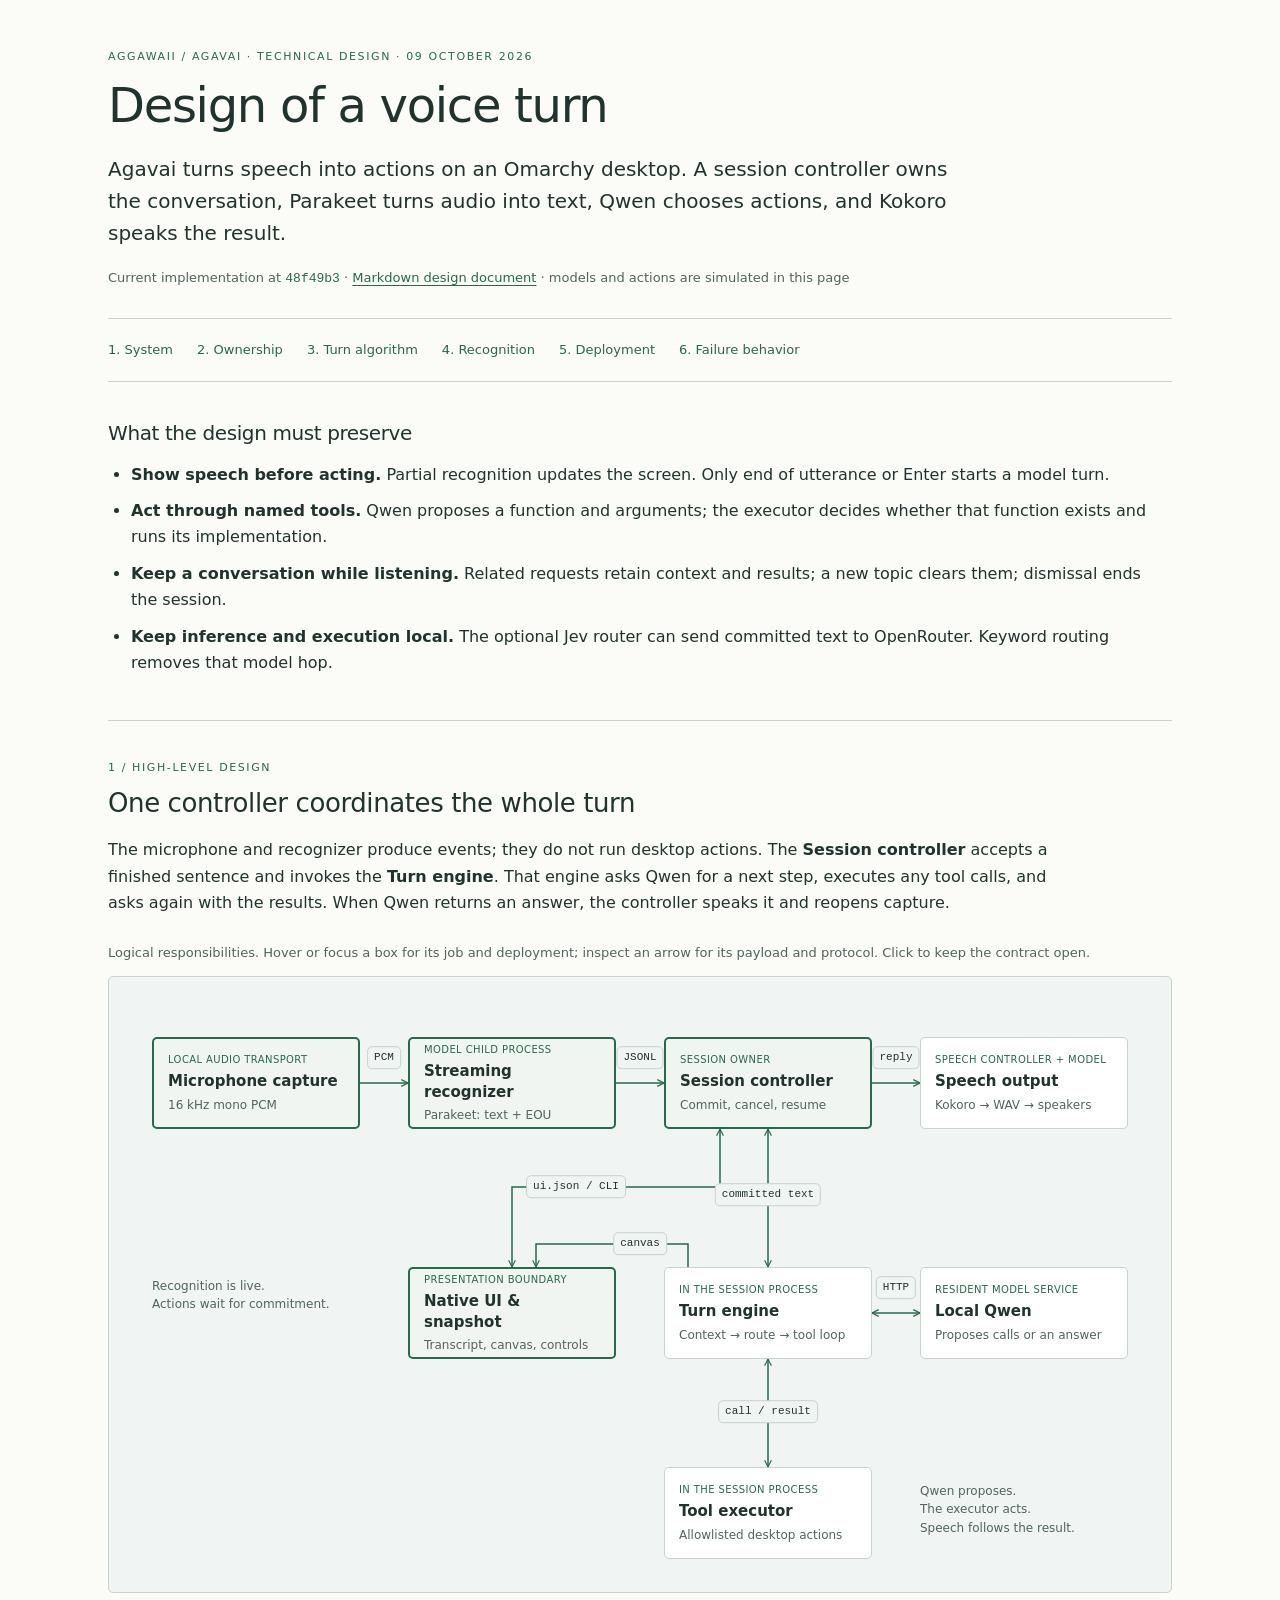
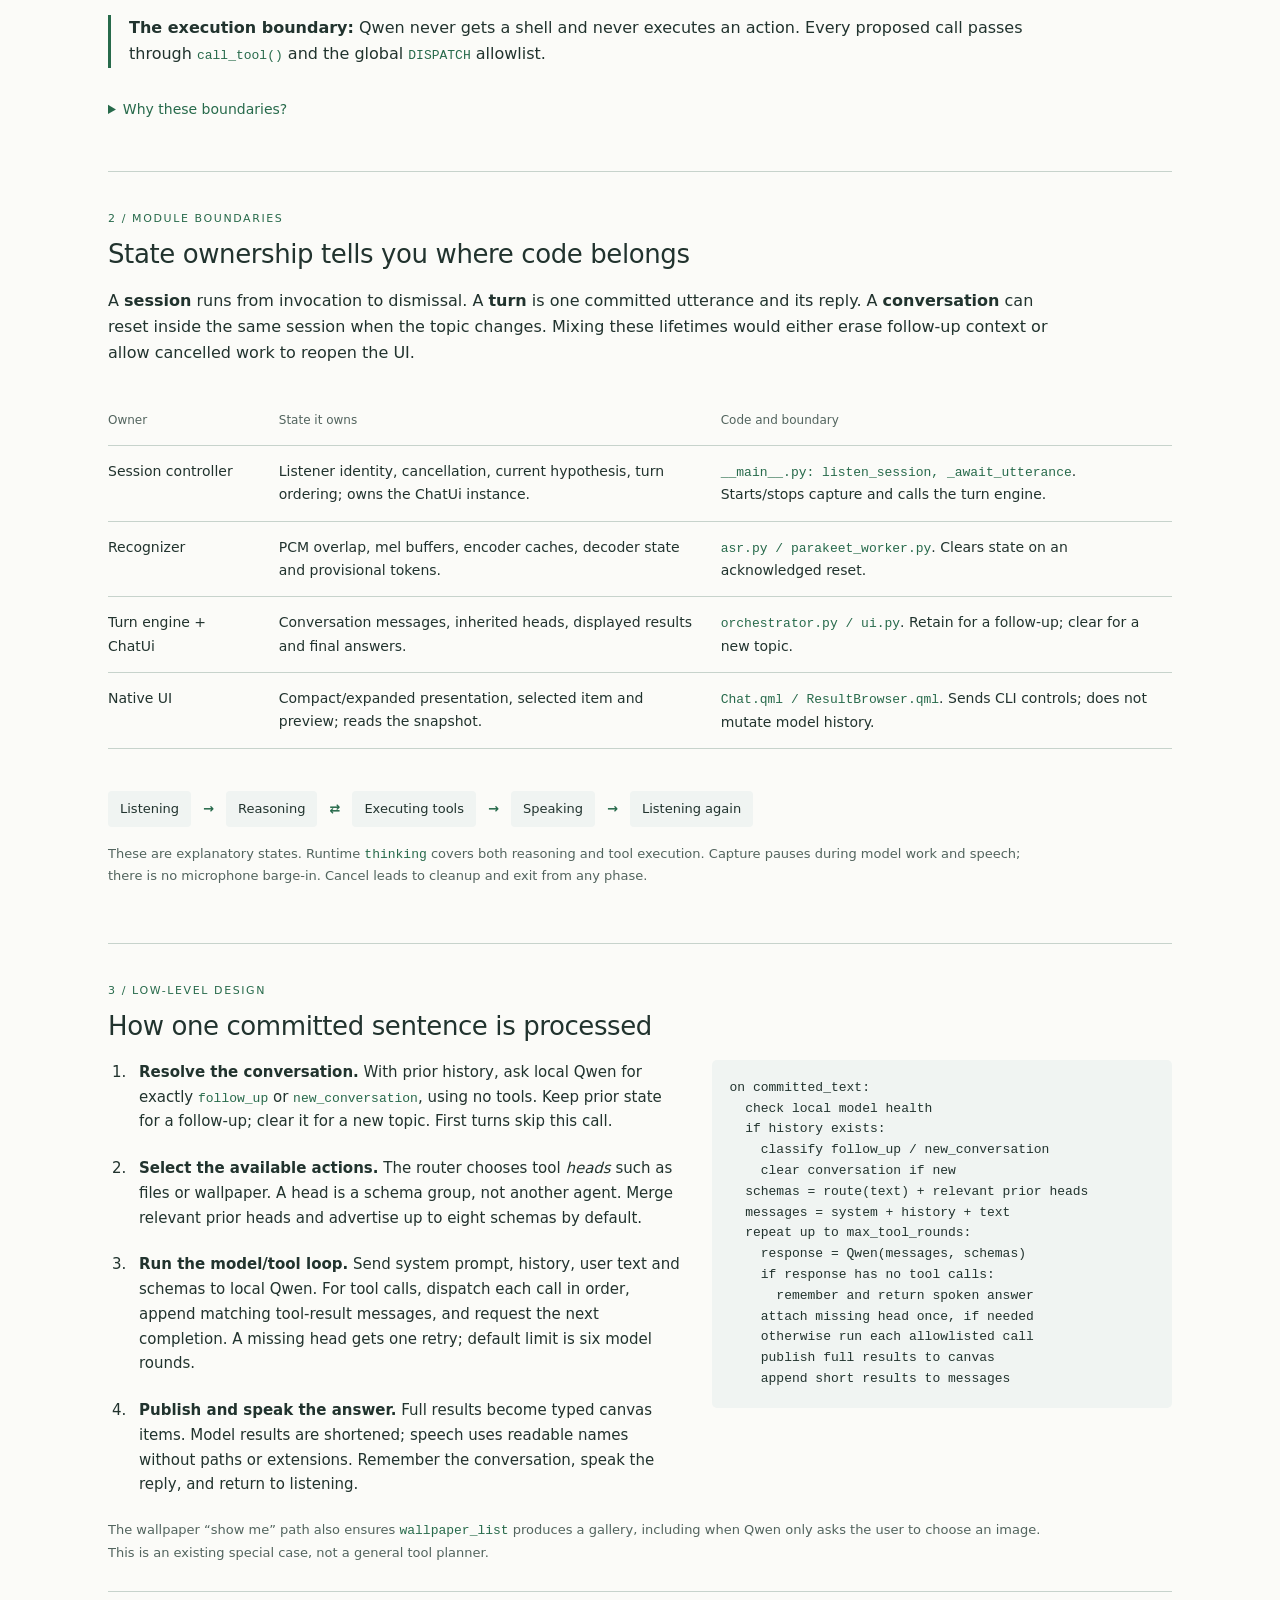
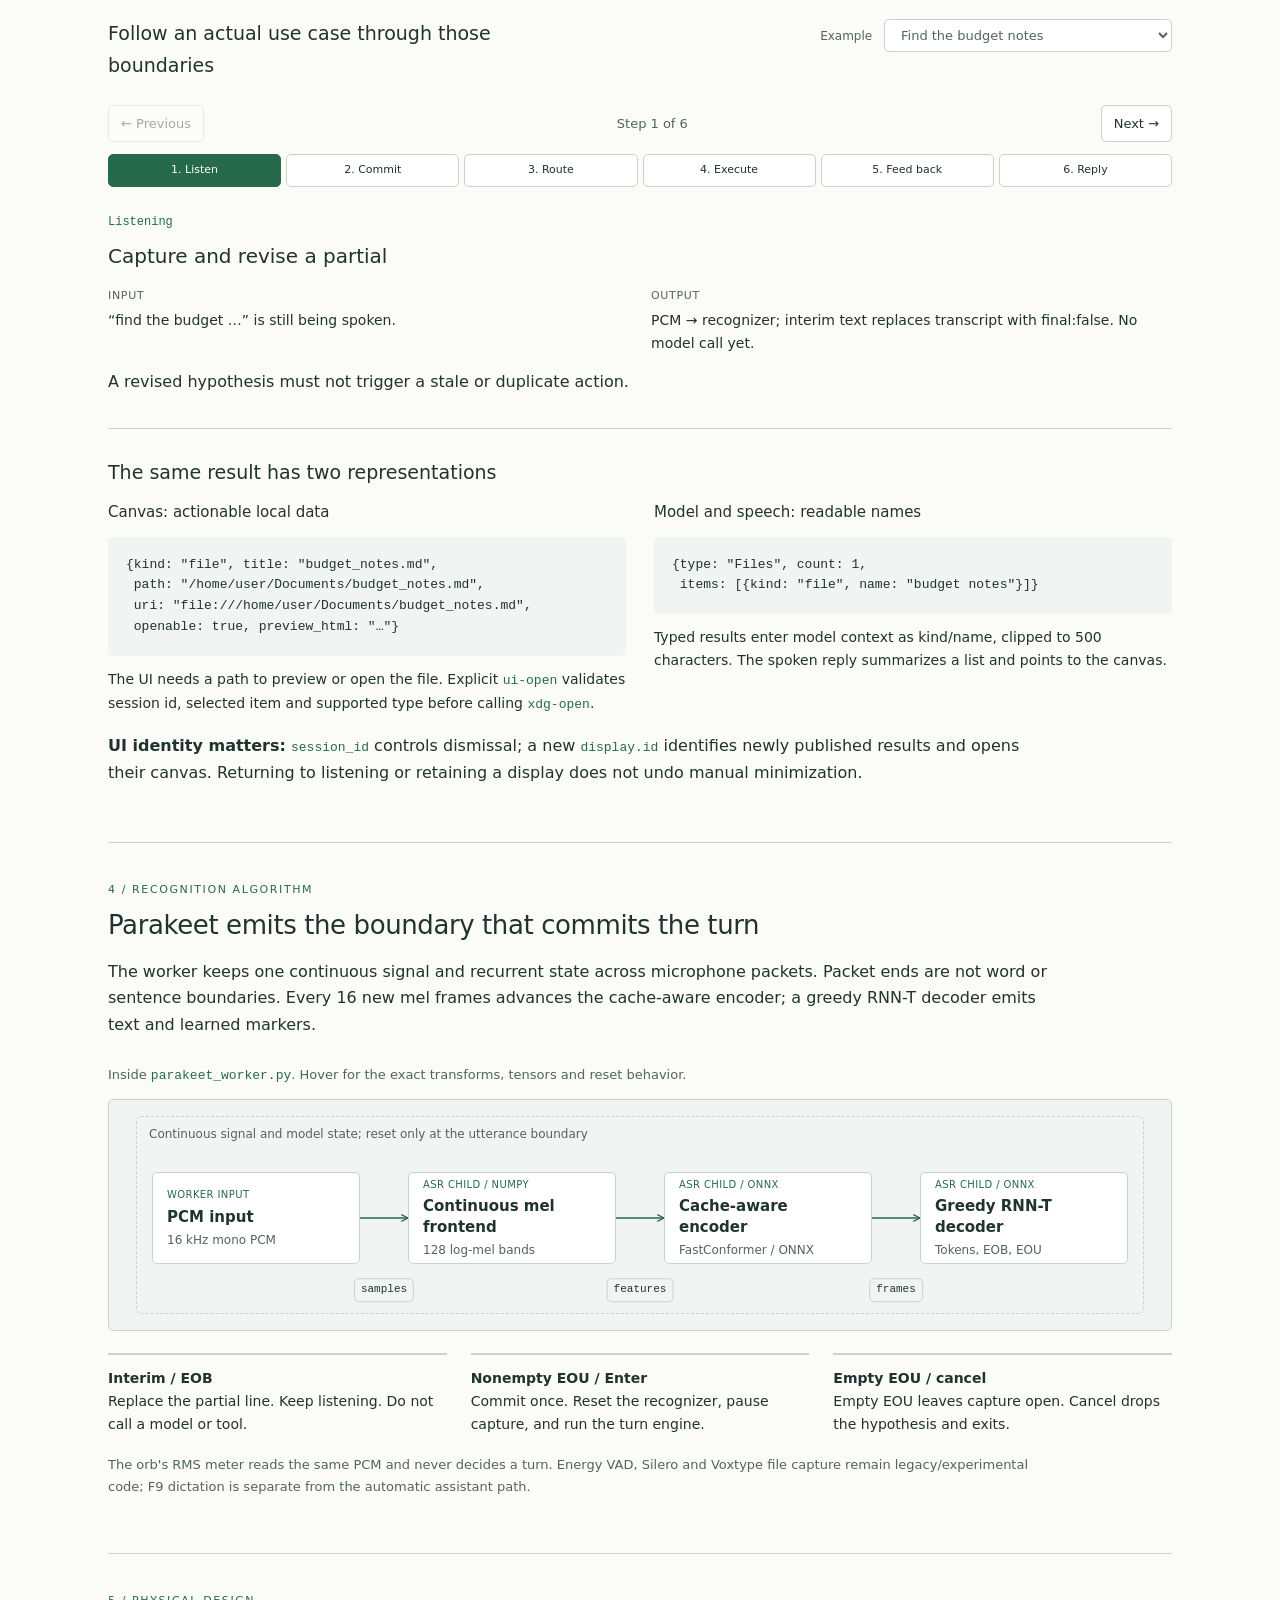
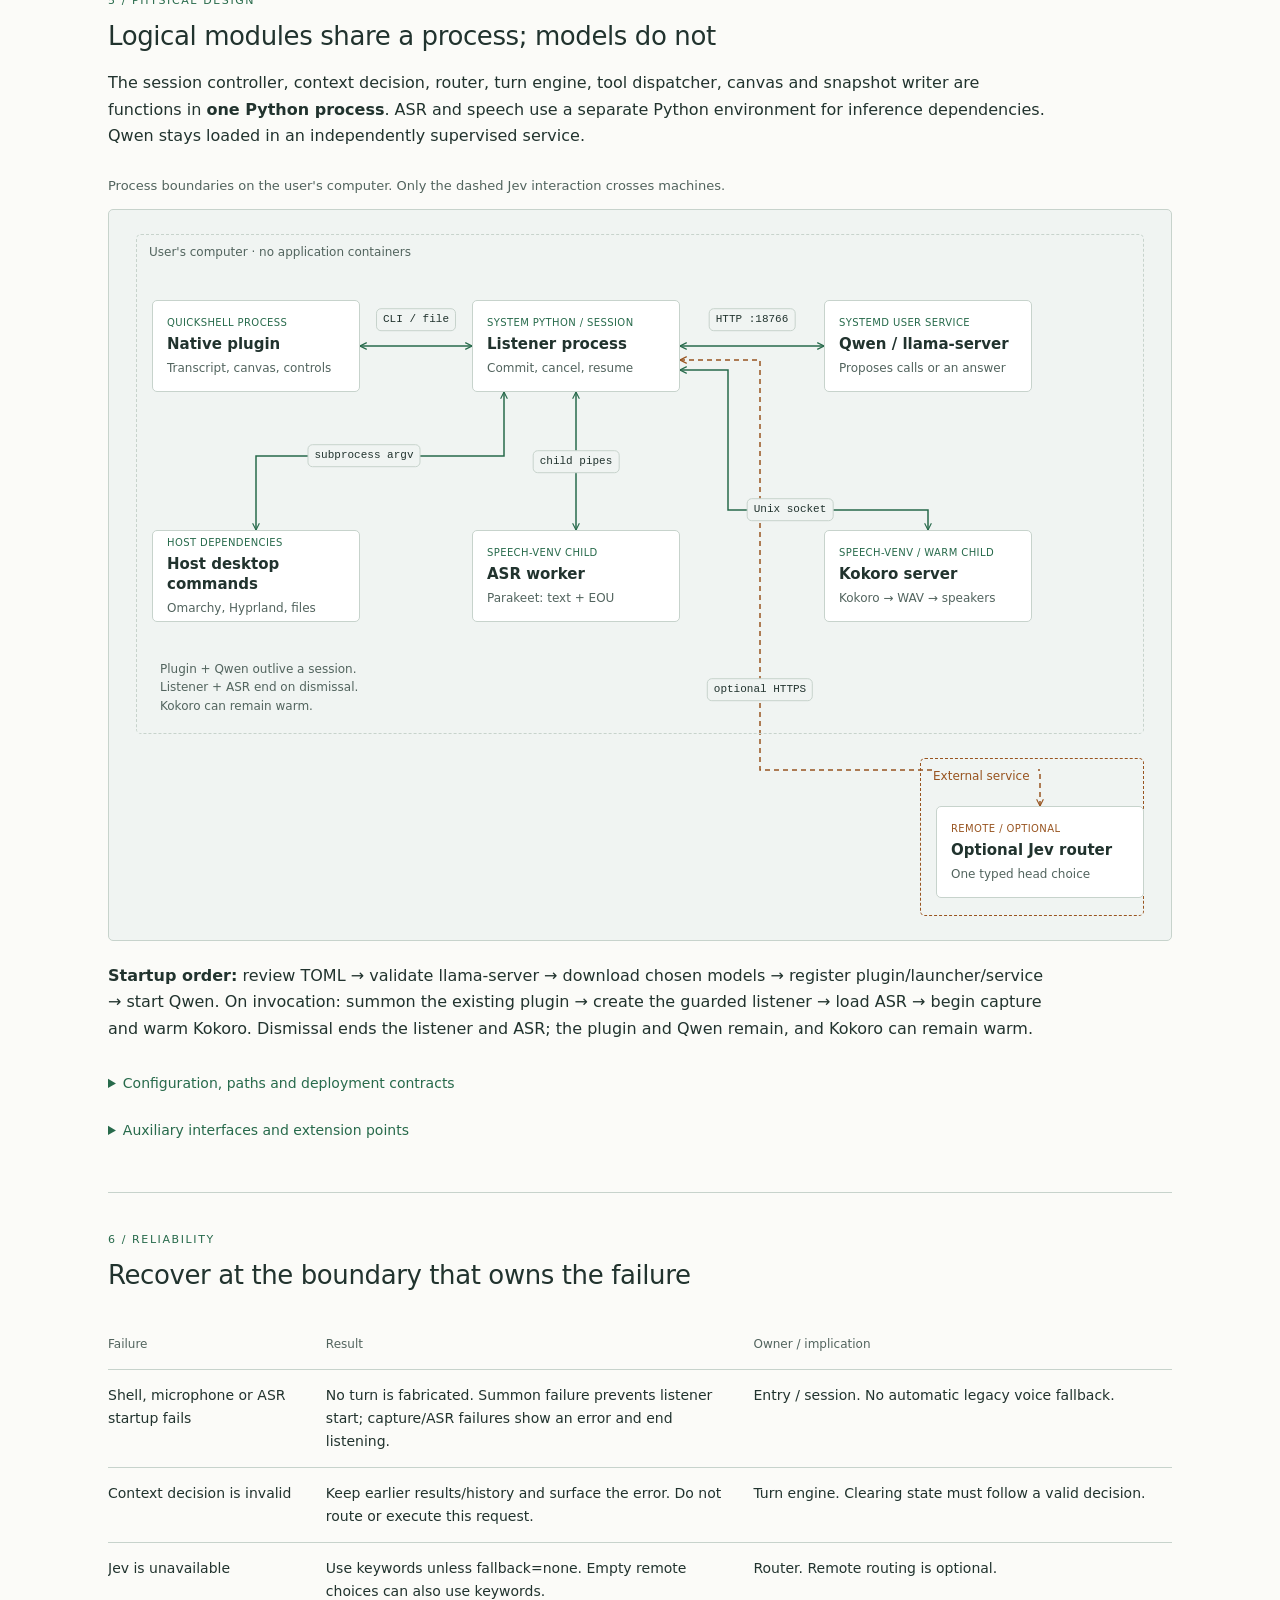
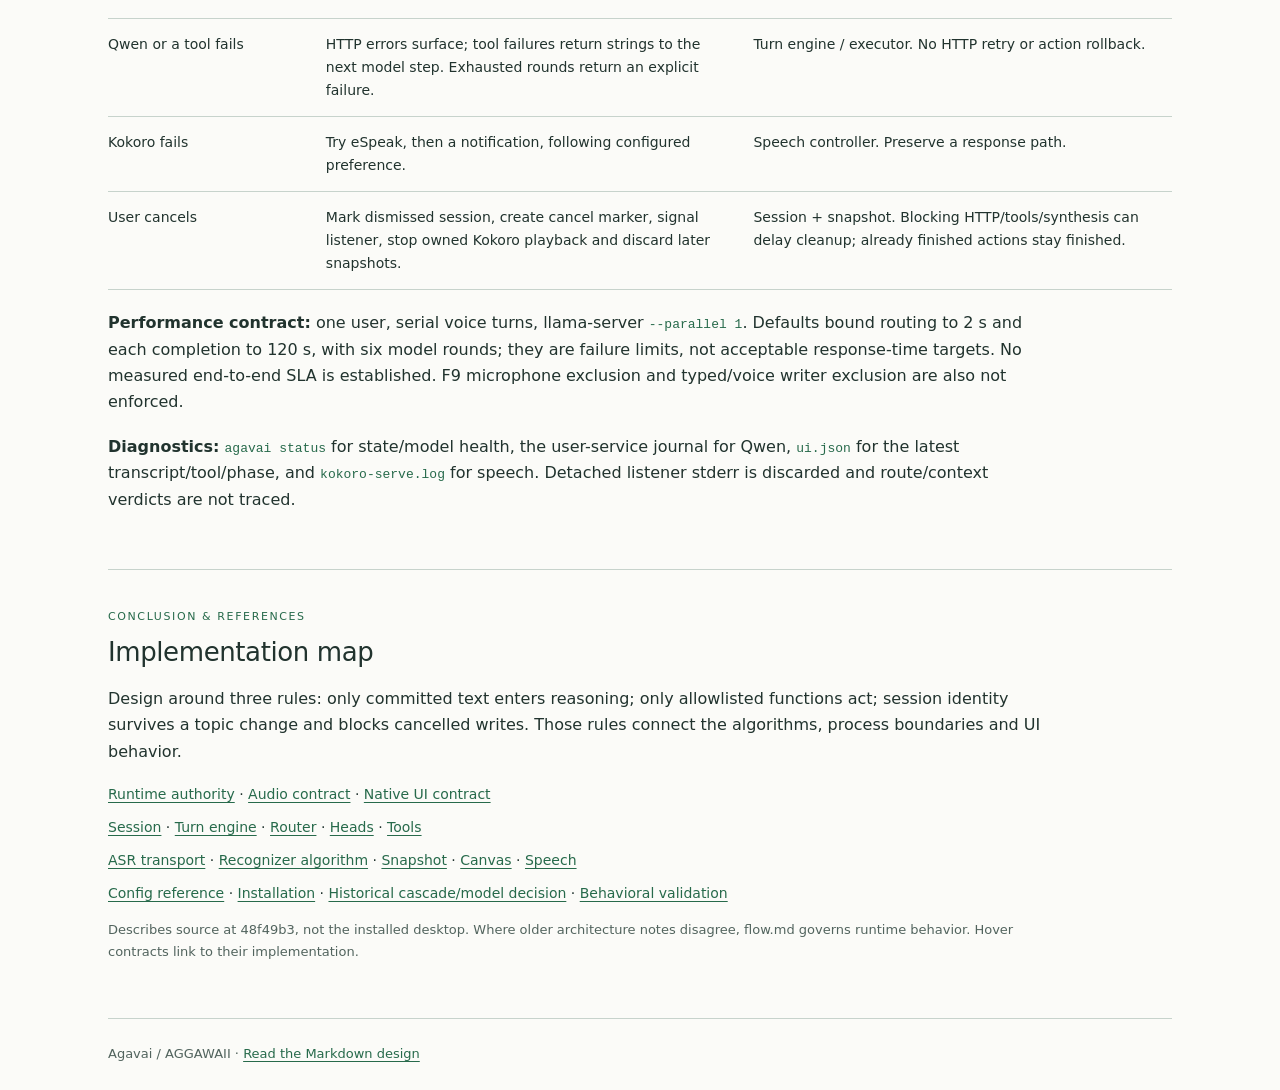
==== docs/architecture-design/index.html @ 13eee04d "docs: rewrite interactive architecture design under docs" ====
<!doctype html>
<html lang="en">
<head>
  <meta charset="utf-8">
  <meta name="viewport" content="width=device-width, initial-scale=1">
  <meta name="color-scheme" content="light dark">
  <title>Agavai — architecture and implementation design</title>
  <link rel="stylesheet" href="architecture.css">
  <script src="architecture.js" defer></script>
</head>
<body>
  <a class="skip" href="#system">Skip to architecture</a>
  <header>
    <p class="eyebrow">AGGAWAII / Agavai · technical design · 09 October 2026</p>
    <h1>Design of a voice turn</h1>
    <p class="lead">Agavai turns speech into actions on an Omarchy desktop. A session controller owns the conversation, Parakeet turns audio into text, Qwen chooses actions, and Kokoro speaks the result.</p>
    <p class="document-meta">Current implementation at <code>48f49b3</code> · <a href="design.md">Markdown design document</a> · models and actions are simulated in this page</p>
    <nav aria-label="Reading order"><a href="#system">1. System</a><a href="#ownership">2. Ownership</a><a href="#algorithm">3. Turn algorithm</a><a href="#recognition">4. Recognition</a><a href="#deployment">5. Deployment</a><a href="#failures">6. Failure behavior</a></nav>
  </header>
  <main>
    <section class="requirements">
      <h2>What the design must preserve</h2>
      <ul>
        <li><strong>Show speech before acting.</strong> Partial recognition updates the screen. Only end of utterance or Enter starts a model turn.</li>
        <li><strong>Act through named tools.</strong> Qwen proposes a function and arguments; the executor decides whether that function exists and runs its implementation.</li>
        <li><strong>Keep a conversation while listening.</strong> Related requests retain context and results; a new topic clears them; dismissal ends the session.</li>
        <li><strong>Keep inference and execution local.</strong> The optional Jev router can send committed text to OpenRouter. Keyword routing removes that model hop.</li>
      </ul>
    </section>

    <section id="system">
      <p class="eyebrow">1 / High-level design</p>
      <h2>One controller coordinates the whole turn</h2>
      <p>The microphone and recognizer produce events; they do not run desktop actions. The <strong>Session controller</strong> accepts a finished sentence and invokes the <strong>Turn engine</strong>. That engine asks Qwen for a next step, executes any tool calls, and asks again with the results. When Qwen returns an answer, the controller speaks it and reopens capture.</p>
      <figure id="system-figure" class="interactive-figure">
        <figcaption>Logical responsibilities. Hover or focus a box for its job and deployment; inspect an arrow for its payload and protocol. Click to keep the contract open.</figcaption>
        <div class="diagram-scroll"><div class="diagram" data-diagram="system"></div></div>
        <div class="contract" hidden></div>
      </figure>
      <p class="invariant"><strong>The execution boundary:</strong> Qwen never gets a shell and never executes an action. Every proposed call passes through <code>call_tool()</code> and the global <code>DISPATCH</code> allowlist.</p>
      <details><summary>Why these boundaries?</summary><div class="table-scroll"><table><thead><tr><th>Decision</th><th>Reason</th><th>Tradeoff</th></tr></thead><tbody>
        <tr><td>Separate ASR, Qwen and TTS</td><td>Each model has one job; the cascade fits the documented desktop budget.</td><td>Stages add latency. A single speech-and-tools model would remove handoffs, but the v2 evaluation did not find a fitting replacement.</td></tr>
        <tr><td>One process per listening session</td><td>Clear microphone/context ownership; dismissing ends that conversation.</td><td>ASR loads for each new session. A persistent agent would require broader lifecycle and microphone coordination.</td></tr>
        <tr><td>Direct tool functions; MCP is an adapter</td><td>The voice loop uses the existing allowlist without a second protocol hop.</td><td>Tools share caller trust. They are not isolated workers or transactions.</td></tr>
        <tr><td>Selected heads instead of every schema</td><td>Less tool-schema context for the small local model.</td><td>Routing can omit a needed tool; the engine supports one head-attachment retry.</td></tr>
        <tr><td>Latest UI snapshot</td><td>Atomic JSON replacement gives QML one complete current view.</td><td>No event replay; separate typed and voice processes can contend for the file.</td></tr>
      </tbody></table></div></details>
    </section>

    <section id="ownership">
      <p class="eyebrow">2 / Module boundaries</p>
      <h2>State ownership tells you where code belongs</h2>
      <p>A <strong>session</strong> runs from invocation to dismissal. A <strong>turn</strong> is one committed utterance and its reply. A <strong>conversation</strong> can reset inside the same session when the topic changes. Mixing these lifetimes would either erase follow-up context or allow cancelled work to reopen the UI.</p>
      <div class="table-scroll"><table><thead><tr><th>Owner</th><th>State it owns</th><th>Code and boundary</th></tr></thead><tbody>
        <tr><td>Session controller</td><td>Listener identity, cancellation, current hypothesis, turn ordering; owns the ChatUi instance.</td><td><code>__main__.py: listen_session, _await_utterance</code>. Starts/stops capture and calls the turn engine.</td></tr>
        <tr><td>Recognizer</td><td>PCM overlap, mel buffers, encoder caches, decoder state and provisional tokens.</td><td><code>asr.py / parakeet_worker.py</code>. Clears state on an acknowledged reset.</td></tr>
        <tr><td>Turn engine + ChatUi</td><td>Conversation messages, inherited heads, displayed results and final answers.</td><td><code>orchestrator.py / ui.py</code>. Retain for a follow-up; clear for a new topic.</td></tr>
        <tr><td>Native UI</td><td>Compact/expanded presentation, selected item and preview; reads the snapshot.</td><td><code>Chat.qml / ResultBrowser.qml</code>. Sends CLI controls; does not mutate model history.</td></tr>
      </tbody></table></div>
      <div class="state-line" aria-label="Session state transitions"><span>Listening</span><b aria-hidden="true">→</b><span>Reasoning</span><b aria-hidden="true">⇄</b><span>Executing tools</span><b aria-hidden="true">→</b><span>Speaking</span><b aria-hidden="true">→</b><span>Listening again</span></div>
      <p class="caption">These are explanatory states. Runtime <code>thinking</code> covers both reasoning and tool execution. Capture pauses during model work and speech; there is no microphone barge-in. Cancel leads to cleanup and exit from any phase.</p>
    </section>

    <section id="algorithm">
      <p class="eyebrow">3 / Low-level design</p>
      <h2>How one committed sentence is processed</h2>
      <div class="algorithm-layout"><ol class="algorithm-list">
        <li><strong>Resolve the conversation.</strong> With prior history, ask local Qwen for exactly <code>follow_up</code> or <code>new_conversation</code>, using no tools. Keep prior state for a follow-up; clear it for a new topic. First turns skip this call.</li>
        <li><strong>Select the available actions.</strong> The router chooses tool <em>heads</em> such as files or wallpaper. A head is a schema group, not another agent. Merge relevant prior heads and advertise up to eight schemas by default.</li>
        <li><strong>Run the model/tool loop.</strong> Send system prompt, history, user text and schemas to local Qwen. For tool calls, dispatch each call in order, append matching tool-result messages, and request the next completion. A missing head gets one retry; default limit is six model rounds.</li>
        <li><strong>Publish and speak the answer.</strong> Full results become typed canvas items. Model results are shortened; speech uses readable names without paths or extensions. Remember the conversation, speak the reply, and return to listening.</li>
      </ol><pre class="pseudocode"><code>on committed_text:
  check local model health
  if history exists:
    classify follow_up / new_conversation
    clear conversation if new
  schemas = route(text) + relevant prior heads
  messages = system + history + text
  repeat up to max_tool_rounds:
    response = Qwen(messages, schemas)
    if response has no tool calls:
      remember and return spoken answer
    attach missing head once, if needed
    otherwise run each allowlisted call
    publish full results to canvas
    append short results to messages</code></pre></div>
      <p class="caption">The wallpaper “show me” path also ensures <code>wallpaper_list</code> produces a gallery, including when Qwen only asks the user to choose an image. This is an existing special case, not a general tool planner.</p>
      <div class="walkthrough">
        <div class="walkthrough-heading"><h3>Follow an actual use case through those boundaries</h3><label for="scenario">Example <select id="scenario"><option value="search">Find the budget notes</option><option value="followup">Choose wallpaper, then change topic</option><option value="cancel">Cancel while speaking</option></select></label></div>
        <div class="walkthrough-controls"><button id="previous" type="button">← Previous</button><span id="step-count"></span><button id="next" type="button">Next →</button></div>
        <ol id="step-list" class="step-list"></ol>
        <div id="step-detail" aria-live="polite"></div>
      </div>
      <h3>The same result has two representations</h3>
      <div class="representation-grid"><article><h4>Canvas: actionable local data</h4><pre><code>{kind: "file", title: "budget_notes.md",
 path: "/home/user/Documents/budget_notes.md",
 uri: "file:///home/user/Documents/budget_notes.md",
 openable: true, preview_html: "…"}</code></pre><p>The UI needs a path to preview or open the file. Explicit <code>ui-open</code> validates session id, selected item and supported type before calling <code>xdg-open</code>.</p></article><article><h4>Model and speech: readable names</h4><pre><code>{type: "Files", count: 1,
 items: [{kind: "file", name: "budget notes"}]}</code></pre><p>Typed results enter model context as kind/name, clipped to 500 characters. The spoken reply summarizes a list and points to the canvas.</p></article></div>
      <p><strong>UI identity matters:</strong> <code>session_id</code> controls dismissal; a new <code>display.id</code> identifies newly published results and opens their canvas. Returning to listening or retaining a display does not undo manual minimization.</p>
    </section>

    <section id="recognition">
      <p class="eyebrow">4 / Recognition algorithm</p>
      <h2>Parakeet emits the boundary that commits the turn</h2>
      <p>The worker keeps one continuous signal and recurrent state across microphone packets. Packet ends are not word or sentence boundaries. Every 16 new mel frames advances the cache-aware encoder; a greedy RNN-T decoder emits text and learned markers.</p>
      <figure id="audio-figure" class="interactive-figure"><figcaption>Inside <code>parakeet_worker.py</code>. Hover for the exact transforms, tensors and reset behavior.</figcaption><div class="diagram-scroll"><div class="diagram" data-diagram="audio"></div></div><div class="contract" hidden></div></figure>
      <div class="marker-grid"><p><strong>Interim / EOB</strong><br>Replace the partial line. Keep listening. Do not call a model or tool.</p><p><strong>Nonempty EOU / Enter</strong><br>Commit once. Reset the recognizer, pause capture, and run the turn engine.</p><p><strong>Empty EOU / cancel</strong><br>Empty EOU leaves capture open. Cancel drops the hypothesis and exits.</p></div>
      <p class="caption">The orb's RMS meter reads the same PCM and never decides a turn. Energy VAD, Silero and Voxtype file capture remain legacy/experimental code; F9 dictation is separate from the automatic assistant path.</p>
    </section>

    <section id="deployment">
      <p class="eyebrow">5 / Physical design</p>
      <h2>Logical modules share a process; models do not</h2>
      <p>The session controller, context decision, router, turn engine, tool dispatcher, canvas and snapshot writer are functions in <strong>one Python process</strong>. ASR and speech use a separate Python environment for inference dependencies. Qwen stays loaded in an independently supervised service.</p>
      <figure id="deployment-figure" class="interactive-figure"><figcaption>Process boundaries on the user's computer. Only the dashed Jev interaction crosses machines.</figcaption><div class="diagram-scroll"><div class="diagram" data-diagram="deployment"></div></div><div class="contract" hidden></div></figure>
      <p><strong>Startup order:</strong> review TOML → validate llama-server → download chosen models → register plugin/launcher/service → start Qwen. On invocation: summon the existing plugin → create the guarded listener → load ASR → begin capture and warm Kokoro. Dismissal ends the listener and ASR; the plugin and Qwen remain, and Kokoro can remain warm.</p>
      <details><summary>Configuration, paths and deployment contracts</summary><div class="table-scroll"><table><thead><tr><th>Concern</th><th>Location / setting</th><th>Effect on code</th></tr></thead><tbody>
        <tr><td>Configuration</td><td><code>~/.config/agavai/config.toml</code>; <code>AGAVAI_CONFIG</code> overrides it.</td><td>New CLI processes load TOML through <code>load_config()</code>. Model path/binary also accept environment overrides.</td></tr>
        <tr><td>Local Qwen</td><td><code>[llm]</code>: model, host/port, timeout, token and round limits; per-model context and GPU layers.</td><td>Default :18766, CPU, Qwen3-4B Q4_K_M (~2.5 GB). Model changes require a service restart.</td></tr>
        <tr><td>ASR / speech</td><td><code>[asr]</code>, <code>[tts]</code>; weights/runtime under <code>~/.local/share/agavai/</code>.</td><td>ASR CPU by default, optional NVIDIA CUDA. Kokoro CPU. Model/device settings are independent.</td></tr>
        <tr><td>Routing / file search</td><td><code>[router]</code>, <code>[router.jev]</code>, <code>[files]</code>.</td><td>keyword avoids remote routing; roots constrain file search, not every possible filesystem read.</td></tr>
        <tr><td>Runtime / native plugin</td><td><code>$XDG_RUNTIME_DIR/agavai/</code>; <code>~/.config/omarchy/plugins/janar.agavai/</code>.</td><td>PID/lock/cancel and snapshot are transient files. CLI launchers symlink to a permanent source/bundle directory.</td></tr>
      </tbody></table></div></details>
      <details><summary>Auxiliary interfaces and extension points</summary><p><code>agavai ask</code> starts a blank, one-shot turn with no microphone and blocking speech. It shares the snapshot path with listening; those writers are not coordinated.</p><p><code>agavai mcp</code> is a separate stdio JSON-RPC 2.0 adapter: initialize, tools/list, tools/call. It exposes the same 35-tool global registry and calls the same dispatcher. The built-in voice loop bypasses MCP. The A2A card is local discovery metadata, not an agent RPC service.</p><p>To add a desktop capability, add its named function, schema and <code>DISPATCH</code> entry in <code>tools.py</code>, associate it with a head in <code>heads.py</code>, and add a canvas normalization only if it produces a new result type. Keep timing policy in the session and recognition state in the worker. Changing a model/provider belongs in configuration and the model runner.</p><p>Mail, calendar, persistent memory, external MCP tool consumption and pixel-based computer use are not implemented by this runtime. <a href="../eval.md">The proposed evaluation design</a> includes those future capabilities; it is not the current component architecture.</p></details>
    </section>

    <section id="failures">
      <p class="eyebrow">6 / Reliability</p>
      <h2>Recover at the boundary that owns the failure</h2>
      <div class="table-scroll"><table><thead><tr><th>Failure</th><th>Result</th><th>Owner / implication</th></tr></thead><tbody>
        <tr><td>Shell, microphone or ASR startup fails</td><td>No turn is fabricated. Summon failure prevents listener start; capture/ASR failures show an error and end listening.</td><td>Entry / session. No automatic legacy voice fallback.</td></tr>
        <tr><td>Context decision is invalid</td><td>Keep earlier results/history and surface the error. Do not route or execute this request.</td><td>Turn engine. Clearing state must follow a valid decision.</td></tr>
        <tr><td>Jev is unavailable</td><td>Use keywords unless fallback=none. Empty remote choices can also use keywords.</td><td>Router. Remote routing is optional.</td></tr>
        <tr><td>Qwen or a tool fails</td><td>HTTP errors surface; tool failures return strings to the next model step. Exhausted rounds return an explicit failure.</td><td>Turn engine / executor. No HTTP retry or action rollback.</td></tr>
        <tr><td>Kokoro fails</td><td>Try eSpeak, then a notification, following configured preference.</td><td>Speech controller. Preserve a response path.</td></tr>
        <tr><td>User cancels</td><td>Mark dismissed session, create cancel marker, signal listener, stop owned Kokoro playback and discard later snapshots.</td><td>Session + snapshot. Blocking HTTP/tools/synthesis can delay cleanup; already finished actions stay finished.</td></tr>
      </tbody></table></div>
      <p><strong>Performance contract:</strong> one user, serial voice turns, llama-server <code>--parallel 1</code>. Defaults bound routing to 2 s and each completion to 120 s, with six model rounds; they are failure limits, not acceptable response-time targets. No measured end-to-end SLA is established. F9 microphone exclusion and typed/voice writer exclusion are also not enforced.</p>
      <p><strong>Diagnostics:</strong> <code>agavai status</code> for state/model health, the user-service journal for Qwen, <code>ui.json</code> for the latest transcript/tool/phase, and <code>kokoro-serve.log</code> for speech. Detached listener stderr is discarded and route/context verdicts are not traced.</p>
    </section>

    <section id="references">
      <p class="eyebrow">Conclusion & references</p><h2>Implementation map</h2>
      <p>Design around three rules: only committed text enters reasoning; only allowlisted functions act; session identity survives a topic change and blocks cancelled writes. Those rules connect the algorithms, process boundaries and UI behavior.</p>
      <ul class="source-list"><li><a href="../flow.md">Runtime authority</a> · <a href="../audio.md">Audio contract</a> · <a href="../ui-design.md">Native UI contract</a></li><li><a href="../../src/agavai/__main__.py">Session</a> · <a href="../../src/agavai/orchestrator.py">Turn engine</a> · <a href="../../src/agavai/router.py">Router</a> · <a href="../../src/agavai/heads.py">Heads</a> · <a href="../../src/agavai/tools.py">Tools</a></li><li><a href="../../src/agavai/asr.py">ASR transport</a> · <a href="../../src/agavai/parakeet_worker.py">Recognizer algorithm</a> · <a href="../../src/agavai/ui.py">Snapshot</a> · <a href="../../src/agavai/canvas.py">Canvas</a> · <a href="../../src/agavai/tts.py">Speech</a></li><li><a href="../../share/config.example.toml">Config reference</a> · <a href="../install-bundle.md">Installation</a> · <a href="../v2.md">Historical cascade/model decision</a> · <a href="../../tests/README.md">Behavioral validation</a></li></ul>
      <p class="caption">Describes source at 48f49b3, not the installed desktop. Where older architecture notes disagree, flow.md governs runtime behavior. Hover contracts link to their implementation.</p>
    </section>
  </main>
  <footer>Agavai / AGGAWAII · <a href="design.md">Read the Markdown design</a></footer>
  <div id="tooltip" role="tooltip" hidden></div>
  <p id="selection-status" class="sr-only" aria-live="polite"></p>
  <noscript><p>Interactive details require JavaScript. <a href="design.md">The Markdown document</a> contains the complete design.</p></noscript>
</body>
</html>
---- docs/architecture-design/architecture.css ----
:root {
  color-scheme: light;
  --paper: #fbfbf8;
  --surface: #f0f4f2;
  --ink: #21332e;
  --muted: #52645e;
  --border: #c7d3cc;
  --accent: #276a4b;
  --remote: #985420;
  --box: #fff;
  font: 16px/1.65 system-ui, -apple-system, "Segoe UI", sans-serif;
}
* { box-sizing: border-box; }
body { margin: 0; color: var(--ink); background: var(--paper); }
header, main, footer { max-width: 1120px; margin: auto; padding: 0 28px; }
header { padding-top: 48px; }
h1 { font-size: clamp(32px, 4vw, 48px); font-weight: 500; line-height: 1.15; letter-spacing: -1.3px; margin: 12px 0 20px; }
h2 { font-size: 26px; font-weight: 500; line-height: 1.3; letter-spacing: -.4px; margin: 0 0 16px; }
h3 { font-size: 19px; font-weight: 500; margin: 26px 0 12px; }
h4 { font-size: 15px; font-weight: 500; margin: 0 0 12px; }
p { margin: 0 0 18px; max-width: 940px; }
strong, b { font-weight: 600; }
a { color: var(--accent); text-underline-offset: 3px; }
.lead { max-width: 860px; font-size: 20px; line-height: 1.6; }
.eyebrow { font-size: 11px; letter-spacing: 1.6px; text-transform: uppercase; color: var(--accent); margin-bottom: 10px; }
.document-meta, .caption, figcaption { color: var(--muted); font-size: 13px; }
nav { display: flex; flex-wrap: wrap; gap: 12px 24px; padding: 20px 0; border-block: 1px solid var(--border); font-size: 13px; margin-top: 28px; }
nav a { text-decoration: none; }
section { padding: 38px 0; border-bottom: 1px solid var(--border); scroll-margin-top: 20px; }
.requirements { padding-bottom: 28px; }
.requirements h2 { font-size: 20px; }
ul, ol { padding-left: 23px; }
li { margin-bottom: 10px; }
code, pre { font: 13px/1.6 ui-monospace, SFMono-Regular, Consolas, monospace; }
code { overflow-wrap: anywhere; color: var(--accent); }
pre { background: var(--surface); padding: 18px; border-radius: 5px; overflow-x: auto; }
pre code { color: var(--ink); }
button, select { font: inherit; color: inherit; border: 1px solid var(--border); border-radius: 5px; background: var(--box); padding: 7px 12px; }
button, summary { cursor: pointer; }
button:disabled { opacity: .4; cursor: default; }
button:focus-visible, select:focus-visible, a:focus-visible, summary:focus-visible { outline: 2px solid var(--accent); outline-offset: 3px; }
button:hover { border-color: var(--accent); }
figure { margin: 26px 0 22px; }
figcaption { margin-bottom: 12px; }
.diagram-scroll { overflow-x: auto; border: 1px solid var(--border); border-radius: 5px; background: var(--surface); }
.diagram { position: relative; width: 1040px; margin: auto; }
.diagram svg { position: absolute; inset: 0; width: 100%; height: 100%; }
.node { position: absolute; width: 208px; height: 92px; display: flex; flex-direction: column; justify-content: center; align-items: flex-start; text-align: left; gap: 5px; padding: 12px 14px; background: var(--box); z-index: 2; }
.node strong { font-size: 15px; line-height: 1.35; font-weight: 600; }
.node small { font-size: 12px; color: var(--muted); line-height: 1.35; }
.node .kind { text-transform: uppercase; color: var(--accent); letter-spacing: .4px; font-size: 10px; }
.node.remote .kind { color: var(--remote); }
.node[aria-pressed="true"], .node.trace { border: 2px solid var(--accent); background: color-mix(in srgb, var(--accent) 7%, var(--box)); }
.wire { fill: none; stroke: var(--accent); stroke-width: 1.5; }
.wire.remote { stroke: var(--remote); stroke-dasharray: 5 4; }
.wire-hit { fill: none; stroke: transparent; stroke-width: 20px; cursor: pointer; }
.edge { position: absolute; transform: translate(-50%, -50%); z-index: 3; padding: 2px 6px; font: 11px/1.6 ui-monospace, monospace; background: var(--surface); white-space: nowrap; }
.edge[aria-pressed="true"] { border-color: var(--accent); background: var(--box); }
.group { position: absolute; border: 1px dashed var(--border); border-radius: 5px; pointer-events: none; }
.group span { position: absolute; top: 8px; left: 12px; color: var(--muted); font-size: 12px; background: var(--surface); padding-right: 8px; }
.group.remote { border-color: var(--remote); }
.group.remote span { color: var(--remote); }
.diagram-note { position: absolute; color: var(--muted); font-size: 12px; line-height: 1.55; max-width: 215px; }
.invariant { padding-left: 18px; border-left: 3px solid var(--accent); }
details { padding: 12px 0; }
summary { font-size: 14px; color: var(--accent); }
details p { margin-top: 16px; font-size: 14px; }
.table-scroll { overflow-x: auto; }
table { border-collapse: collapse; width: 100%; margin: 12px 0 20px; font-size: 14px; }
th, td { text-align: left; vertical-align: top; border-bottom: 1px solid var(--border); padding: 14px 22px 14px 0; }
th { font-size: 12px; color: var(--muted); font-weight: 500; }
td:first-child { min-width: 170px; font-weight: 500; }
.state-line { display: flex; flex-wrap: wrap; align-items: center; gap: 12px; margin: 22px 0 16px; font-size: 13px; }
.state-line span { background: var(--surface); padding: 7px 12px; border-radius: 4px; }
.state-line b { color: var(--accent); }
.algorithm-layout { display: grid; grid-template-columns: 1.25fr 1fr; gap: 28px; align-items: start; }
.algorithm-list { margin: 0; }
.algorithm-list li { padding-left: 8px; margin-bottom: 22px; font-size: 15px; }
.pseudocode { margin-top: 0; }
.walkthrough { border-block: 1px solid var(--border); margin: 28px 0; padding: 0 0 24px; }
.walkthrough-heading { display: flex; flex-wrap: wrap; justify-content: space-between; align-items: baseline; gap: 10px; }
.walkthrough-heading h3 { max-width: 490px; }
.walkthrough-heading label { font-size: 12px; color: var(--muted); }
select { font-size: 13px; max-width: 100%; margin-left: 8px; }
.walkthrough-controls { display: flex; align-items: center; justify-content: space-between; gap: 12px; margin: 12px 0; font-size: 13px; }
#step-count { color: var(--muted); }
.step-list { list-style: none; display: flex; gap: 5px; overflow-x: auto; padding: 0 0 8px; margin: 12px 0 18px; }
.step-list li { margin: 0; flex: 1; }
.step-list button { font-size: 11px; white-space: nowrap; padding: 6px 10px; width: 100%; }
.step-list button[aria-current="step"] { background: var(--accent); color: var(--box); border-color: var(--accent); }
#step-detail h4 { font-size: 20px; margin: 0 0 10px; }
#step-detail .transition { font: 12px/1.6 ui-monospace, monospace; color: var(--accent); }
#step-detail p { margin: 8px 0; }
.step-data { display: grid; grid-template-columns: 1fr 1fr; gap: 22px; font-size: 14px; }
.step-data dt { font-size: 11px; color: var(--muted); text-transform: uppercase; letter-spacing: .7px; }
.step-data dd { margin: 4px 0 0; }
.representation-grid { display: grid; grid-template-columns: 1fr 1fr; gap: 28px; }
.representation-grid article { min-width: 0; }
.representation-grid pre { font-size: 12px; white-space: pre-wrap; overflow-wrap: anywhere; }
.representation-grid p { font-size: 14px; }
.marker-grid { display: grid; grid-template-columns: 1fr 1fr 1fr; gap: 24px; font-size: 14px; }
.marker-grid p { border-top: 2px solid var(--border); padding-top: 12px; }
.contract { position: relative; padding: 22px; background: var(--box); border: 1px solid var(--border); border-top: 0; font-size: 14px; }
.contract h3 { margin: 0 36px 10px 0; }
.contract dl { display: grid; grid-template-columns: 140px 1fr; gap: 10px 20px; margin: 0; }
.contract dt { color: var(--muted); font-size: 12px; }
.contract dd { margin: 0; }
.contract .close-contract { position: absolute; top: 12px; right: 12px; font-size: 14px; }
.contract pre { margin: 12px 0 0; font-size: 12px; white-space: pre-wrap; overflow-wrap: anywhere; }
.contract .sources { font-size: 12px; margin: 16px 0 0; display: flex; gap: 8px 16px; flex-wrap: wrap; }
#tooltip { position: fixed; width: min(340px, calc(100vw - 24px)); background: var(--box); color: var(--ink); border: 1px solid var(--accent); border-radius: 5px; padding: 14px 16px; box-shadow: 0 6px 22px #0002; z-index: 20; pointer-events: none; font-size: 13px; line-height: 1.55; }
#tooltip strong { display: block; font-size: 15px; margin-bottom: 7px; }
#tooltip p { margin: 6px 0 0; }
#tooltip b { color: var(--accent); }
[hidden] { display: none !important; }
.source-list { list-style: none; padding: 0; font-size: 14px; }
footer { padding-top: 24px; padding-bottom: 32px; font-size: 13px; color: var(--muted); }
.skip { position: absolute; top: -100px; left: 20px; padding: 10px; background: var(--box); z-index: 30; }
.skip:focus { top: 10px; }
.sr-only { position: absolute; width: 1px; height: 1px; overflow: hidden; clip: rect(0,0,0,0); white-space: nowrap; }
@media (max-width: 760px) {
  header, main, footer { padding-left: 18px; padding-right: 18px; }
  header { padding-top: 30px; }
  section { padding-top: 28px; padding-bottom: 28px; }
  h2 { font-size: 23px; }
  .algorithm-layout, .representation-grid, .marker-grid, .step-data { grid-template-columns: 1fr; gap: 12px; }
  .contract dl { display: block; }
  .contract dt { margin: 12px 0 3px; }
  .node { min-height: 44px; }
  .step-list li { flex: 0 0 auto; }
  .edge { min-height: 34px; }
  select { margin-left: 0; }
  .lead { font-size: 18px; }
  td { min-width: 190px; }
}
@media (prefers-color-scheme: dark) {
  :root { color-scheme: dark; --paper: #131b19; --surface: #1c2923; --ink: #e1e9e4; --muted: #adbbb2; --border: #41534a; --accent: #a2d6b5; --remote: #e9b887; --box: #23342a; }
  .step-list button[aria-current="step"] { color: var(--paper); }
}
@media (prefers-reduced-motion: reduce) { * { scroll-behavior: auto !important; } }
@media print {
  nav, .walkthrough-controls, .step-list, #tooltip { display: none; }
  header, main, footer { padding: 0; }
  .diagram-scroll { overflow: visible; zoom: .65; }
  .algorithm-layout, .representation-grid { display: block; }
  section { break-inside: auto; }
}
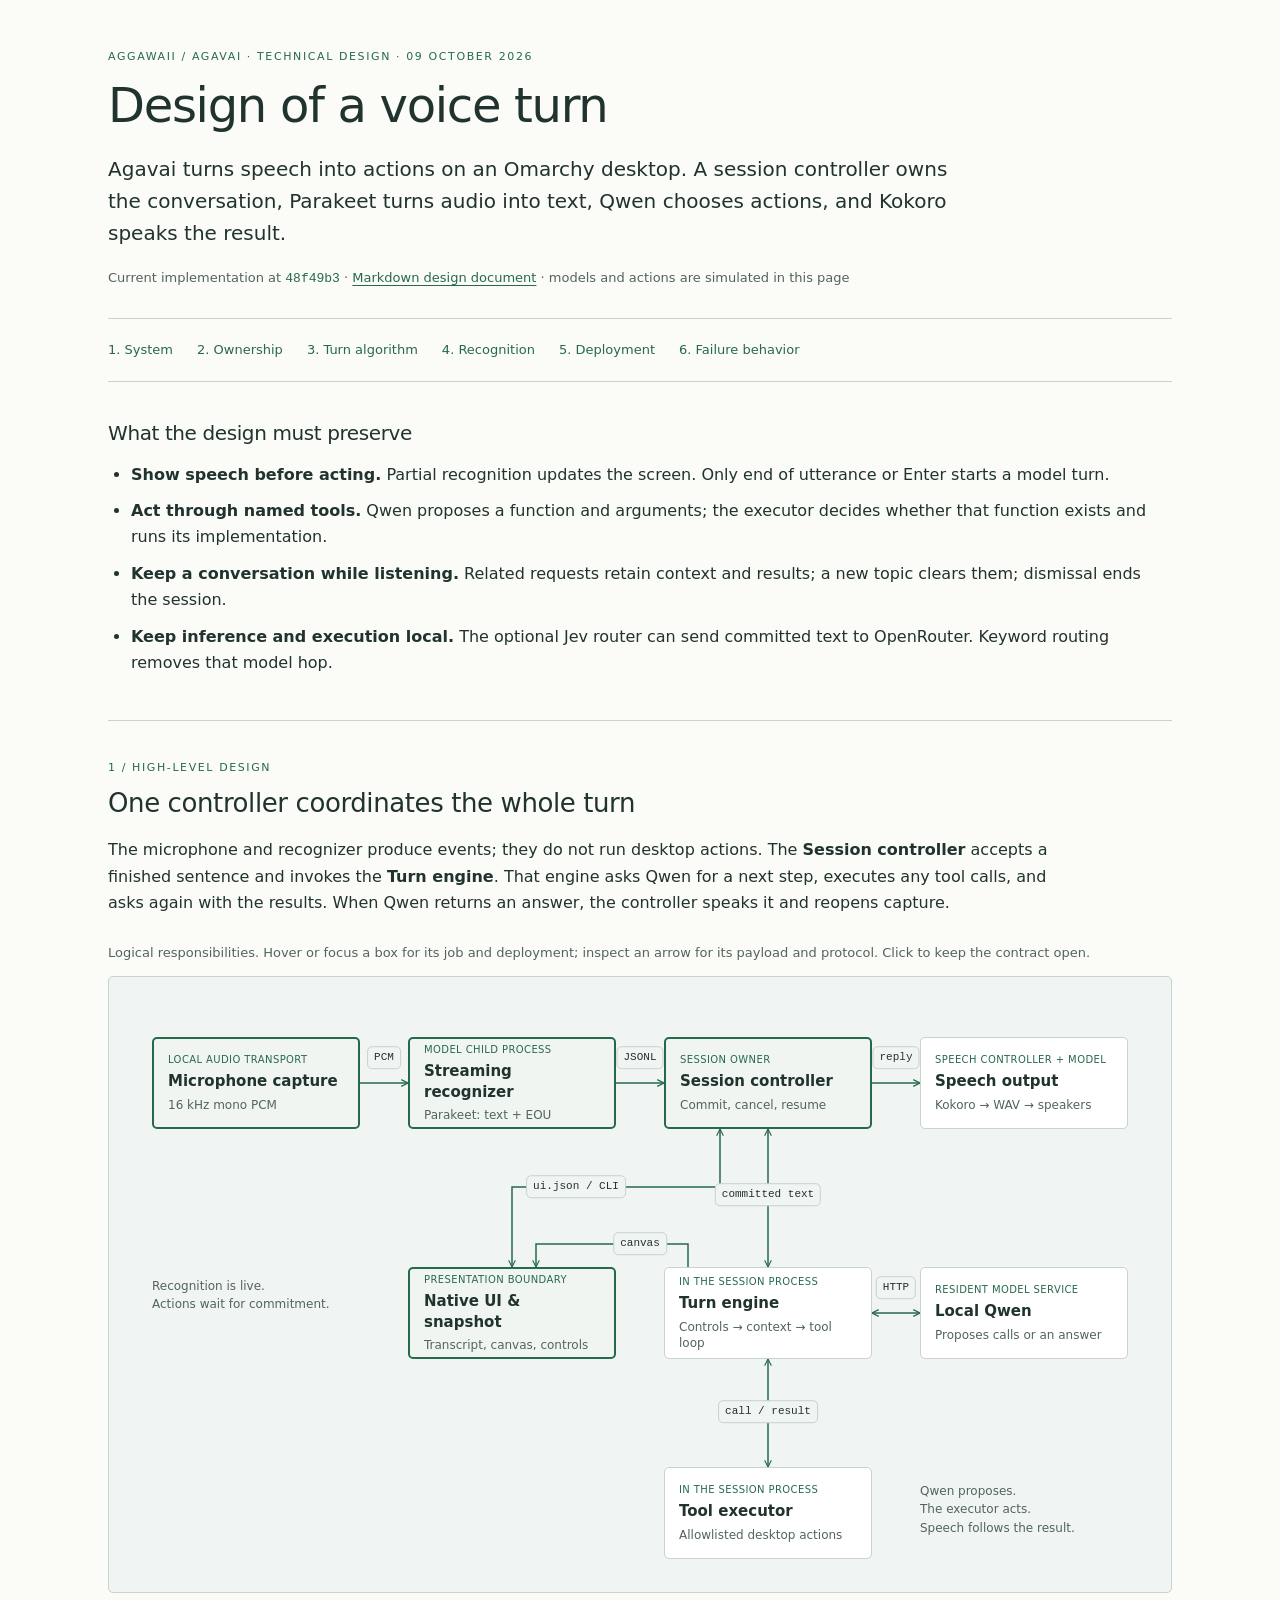
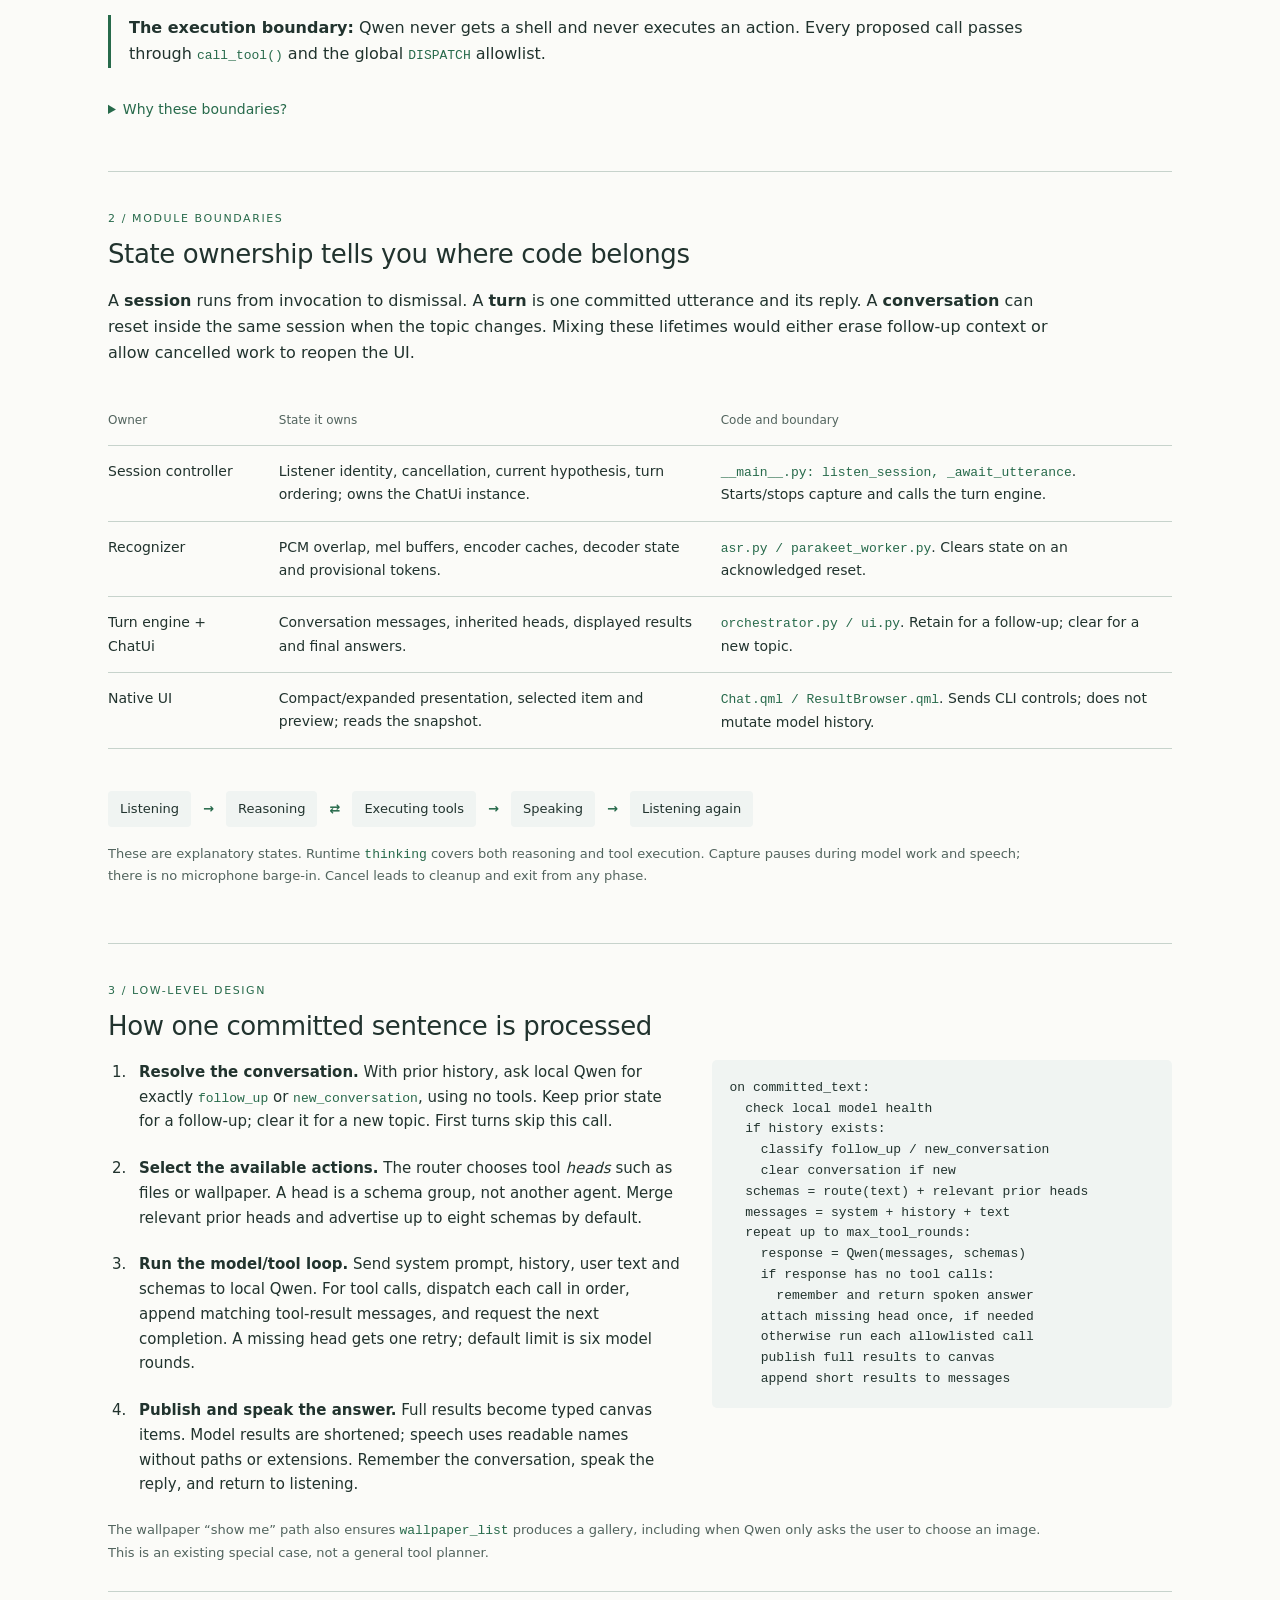
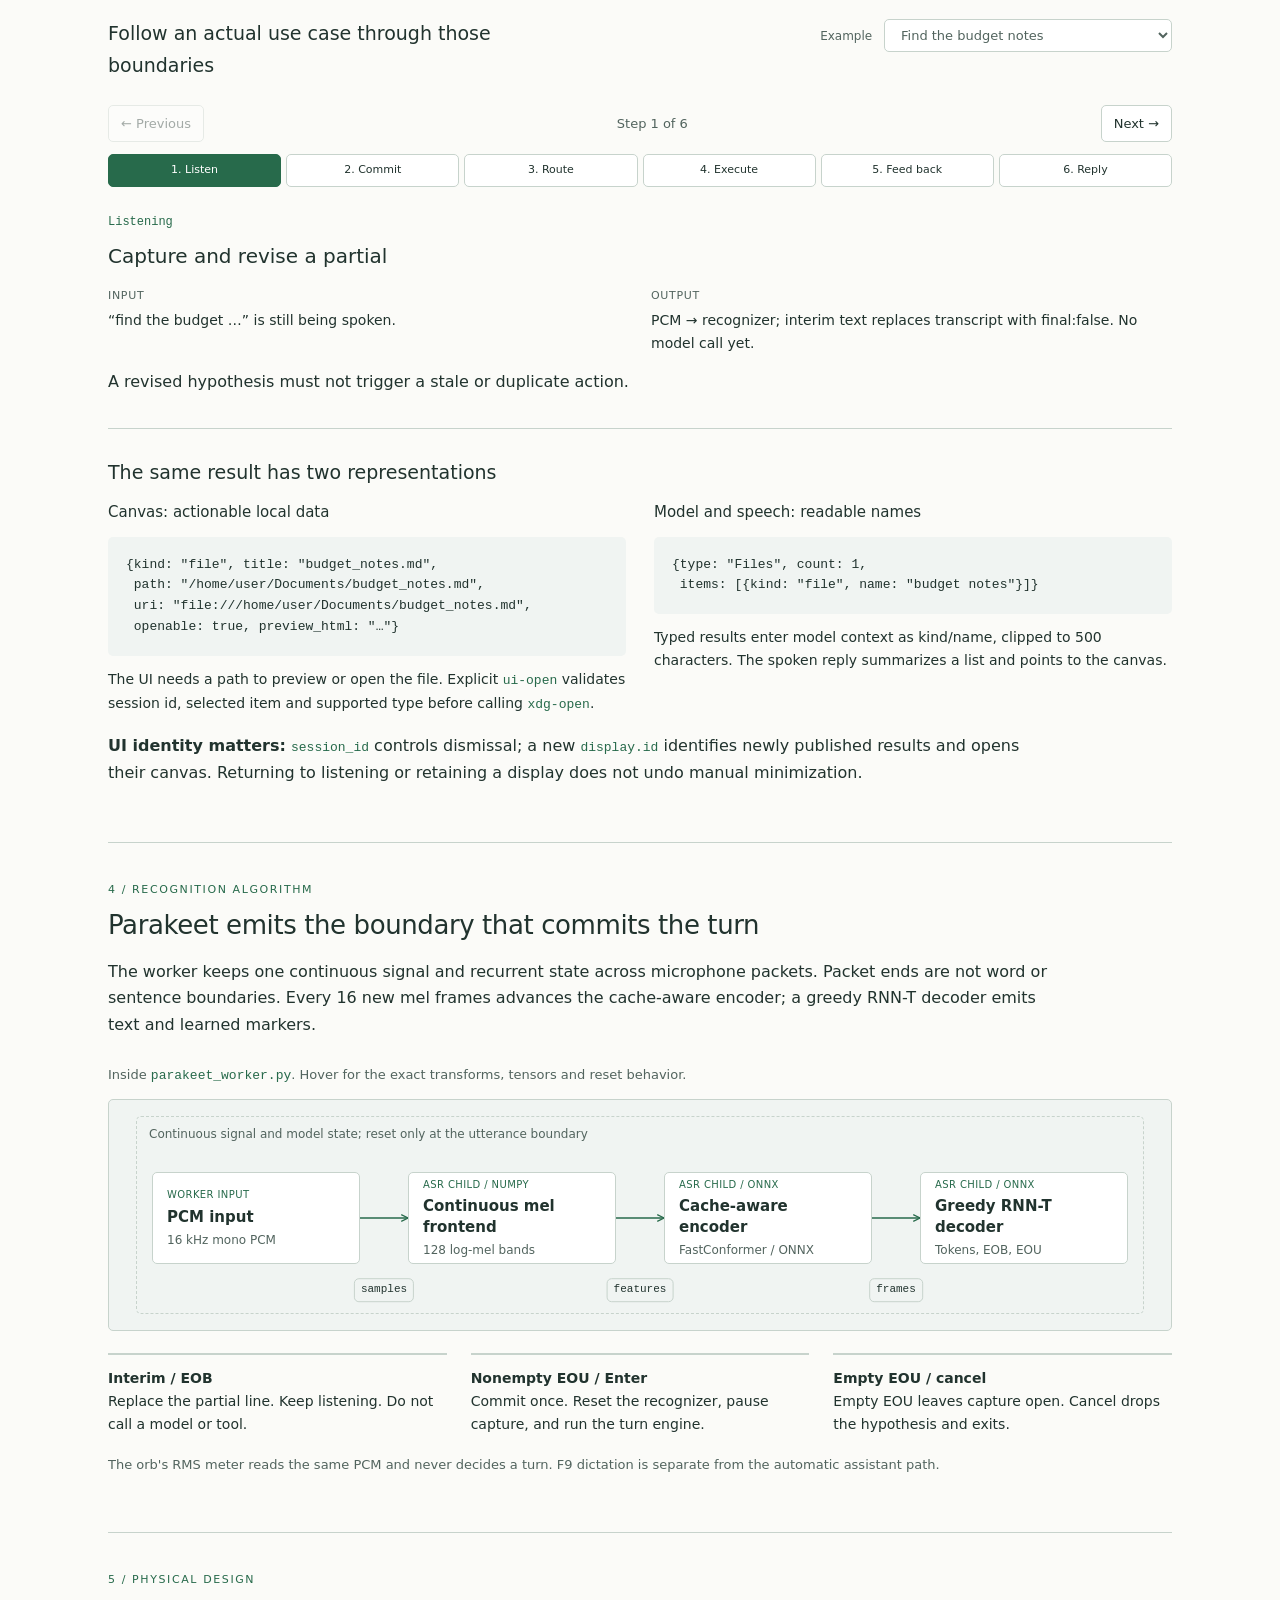
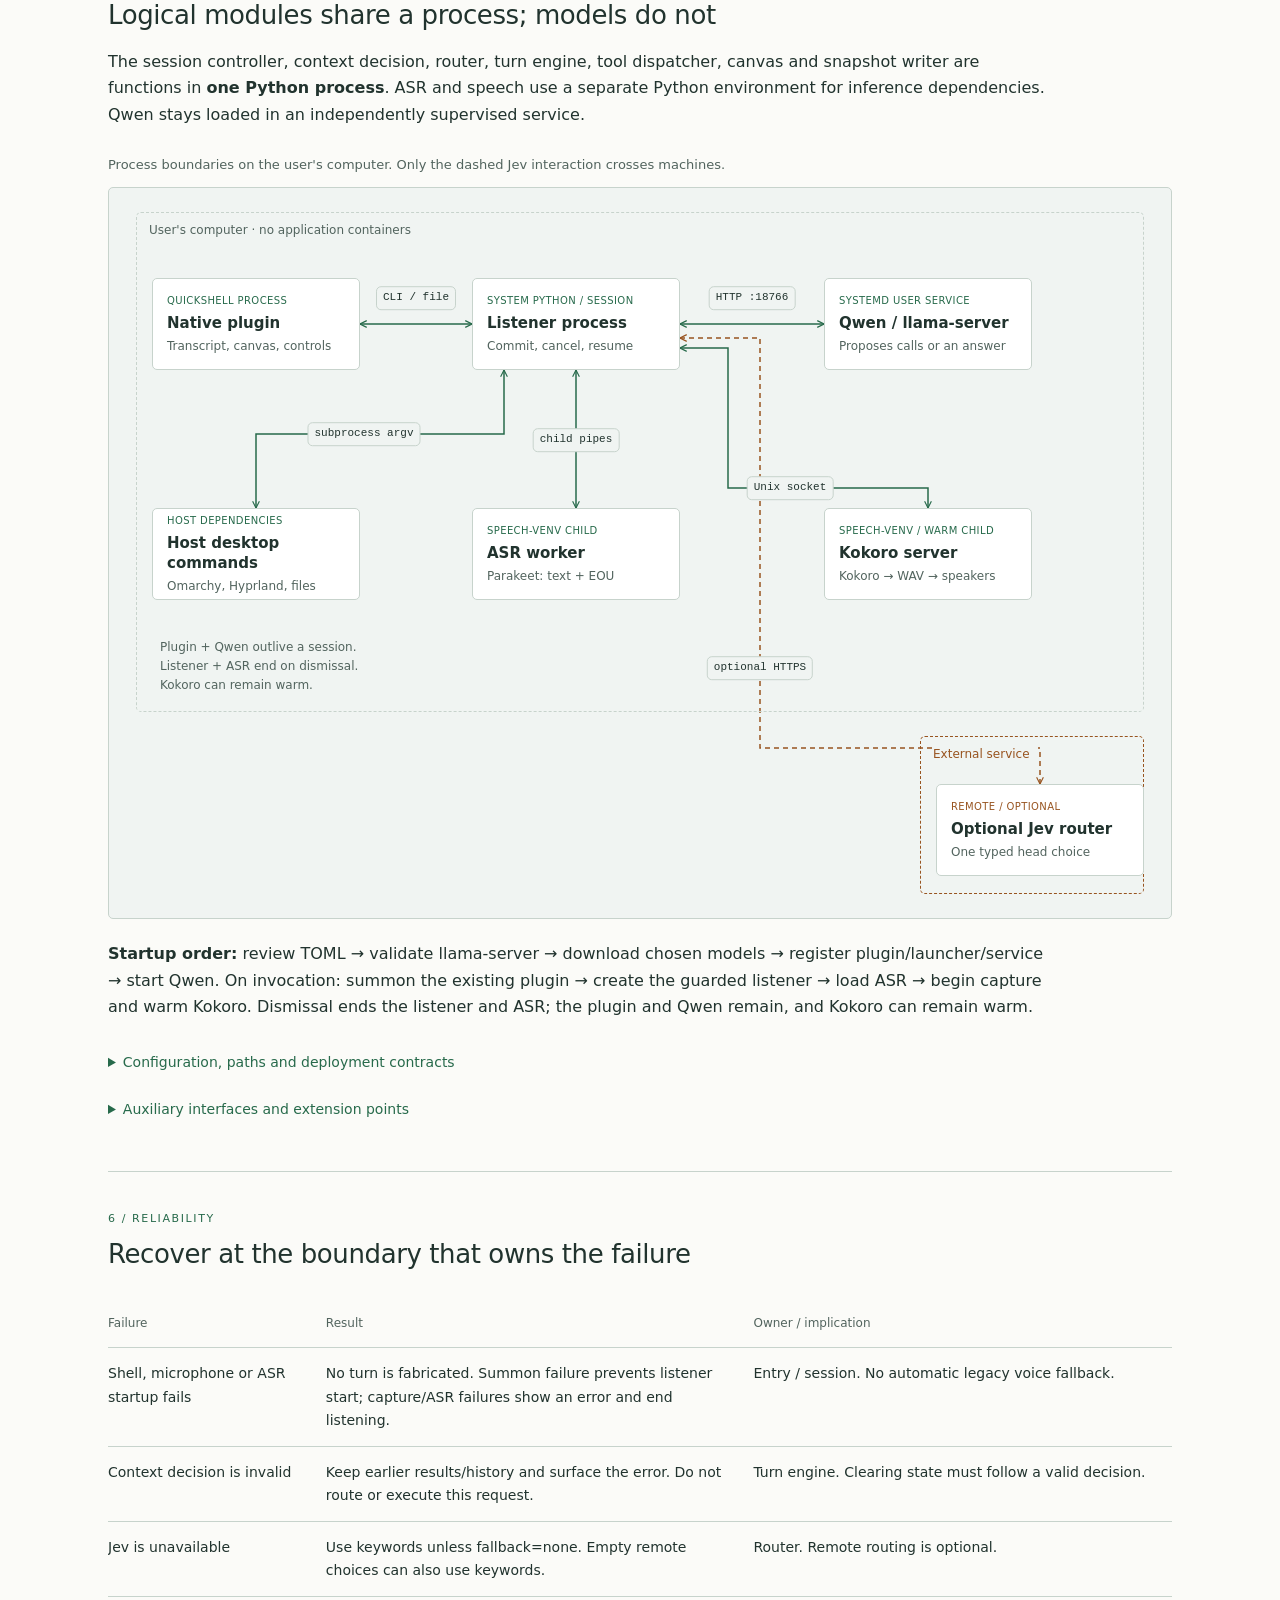
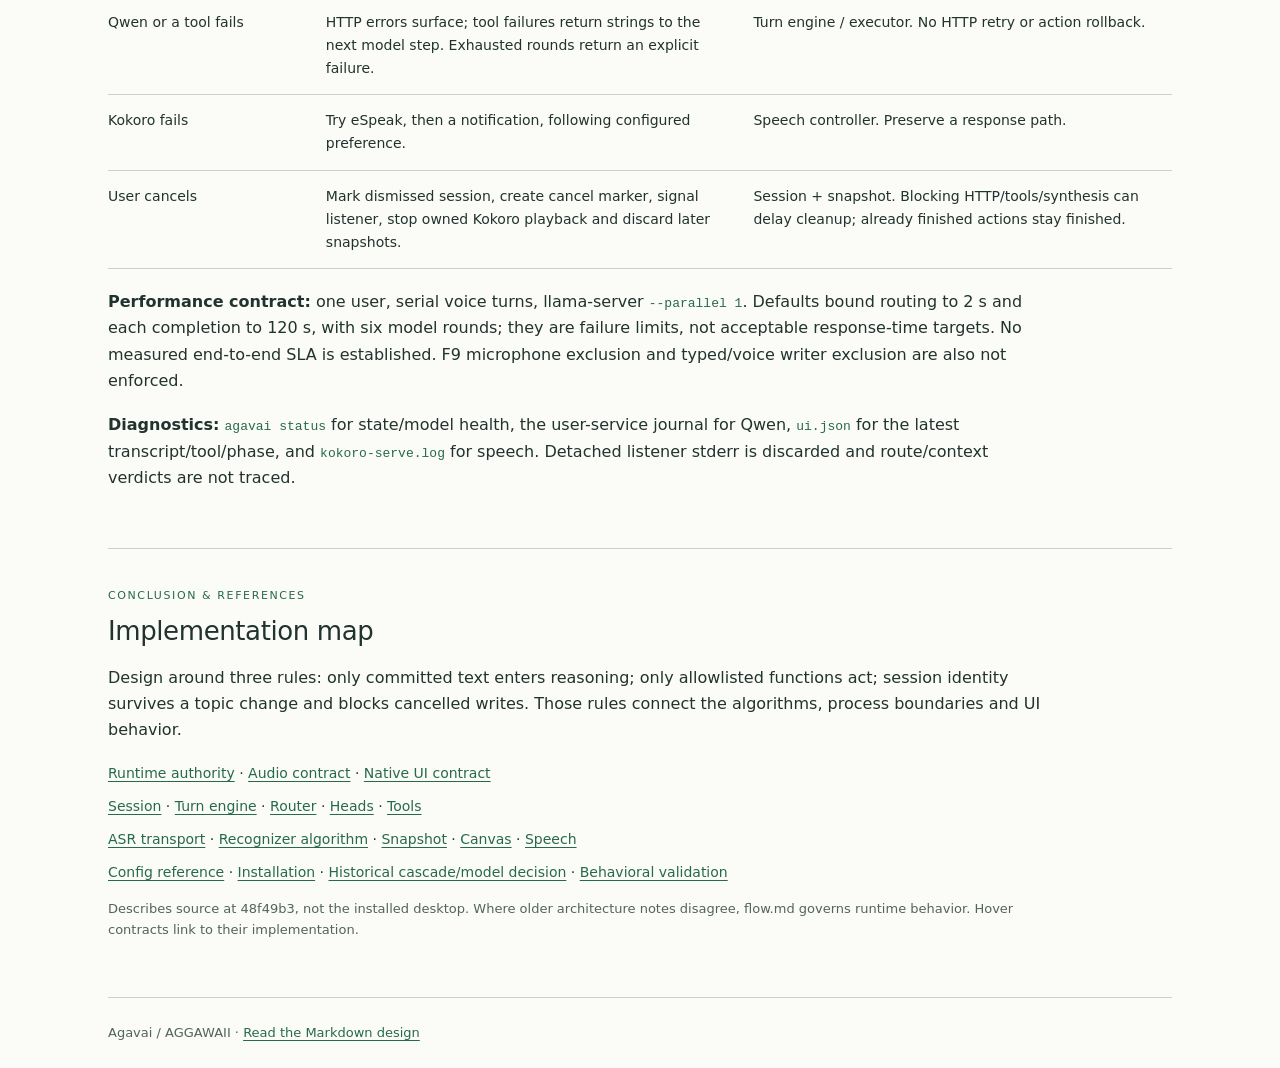
==== commit 0ac36e50: "Remove the Voxtype fallback and silence-timer path from the assistant The assistant listens through " ====
--- a/docs/architecture-design/index.html
+++ b/docs/architecture-design/index.html
@@ -106,7 +106,7 @@
       <p>The worker keeps one continuous signal and recurrent state across microphone packets. Packet ends are not word or sentence boundaries. Every 16 new mel frames advances the cache-aware encoder; a greedy RNN-T decoder emits text and learned markers.</p>
       <figure id="audio-figure" class="interactive-figure"><figcaption>Inside <code>parakeet_worker.py</code>. Hover for the exact transforms, tensors and reset behavior.</figcaption><div class="diagram-scroll"><div class="diagram" data-diagram="audio"></div></div><div class="contract" hidden></div></figure>
       <div class="marker-grid"><p><strong>Interim / EOB</strong><br>Replace the partial line. Keep listening. Do not call a model or tool.</p><p><strong>Nonempty EOU / Enter</strong><br>Commit once. Reset the recognizer, pause capture, and run the turn engine.</p><p><strong>Empty EOU / cancel</strong><br>Empty EOU leaves capture open. Cancel drops the hypothesis and exits.</p></div>
-      <p class="caption">The orb's RMS meter reads the same PCM and never decides a turn. Energy VAD, Silero and Voxtype file capture remain legacy/experimental code; F9 dictation is separate from the automatic assistant path.</p>
+      <p class="caption">The orb's RMS meter reads the same PCM and never decides a turn. F9 dictation is separate from the automatic assistant path.</p>
     </section>
 
     <section id="deployment">
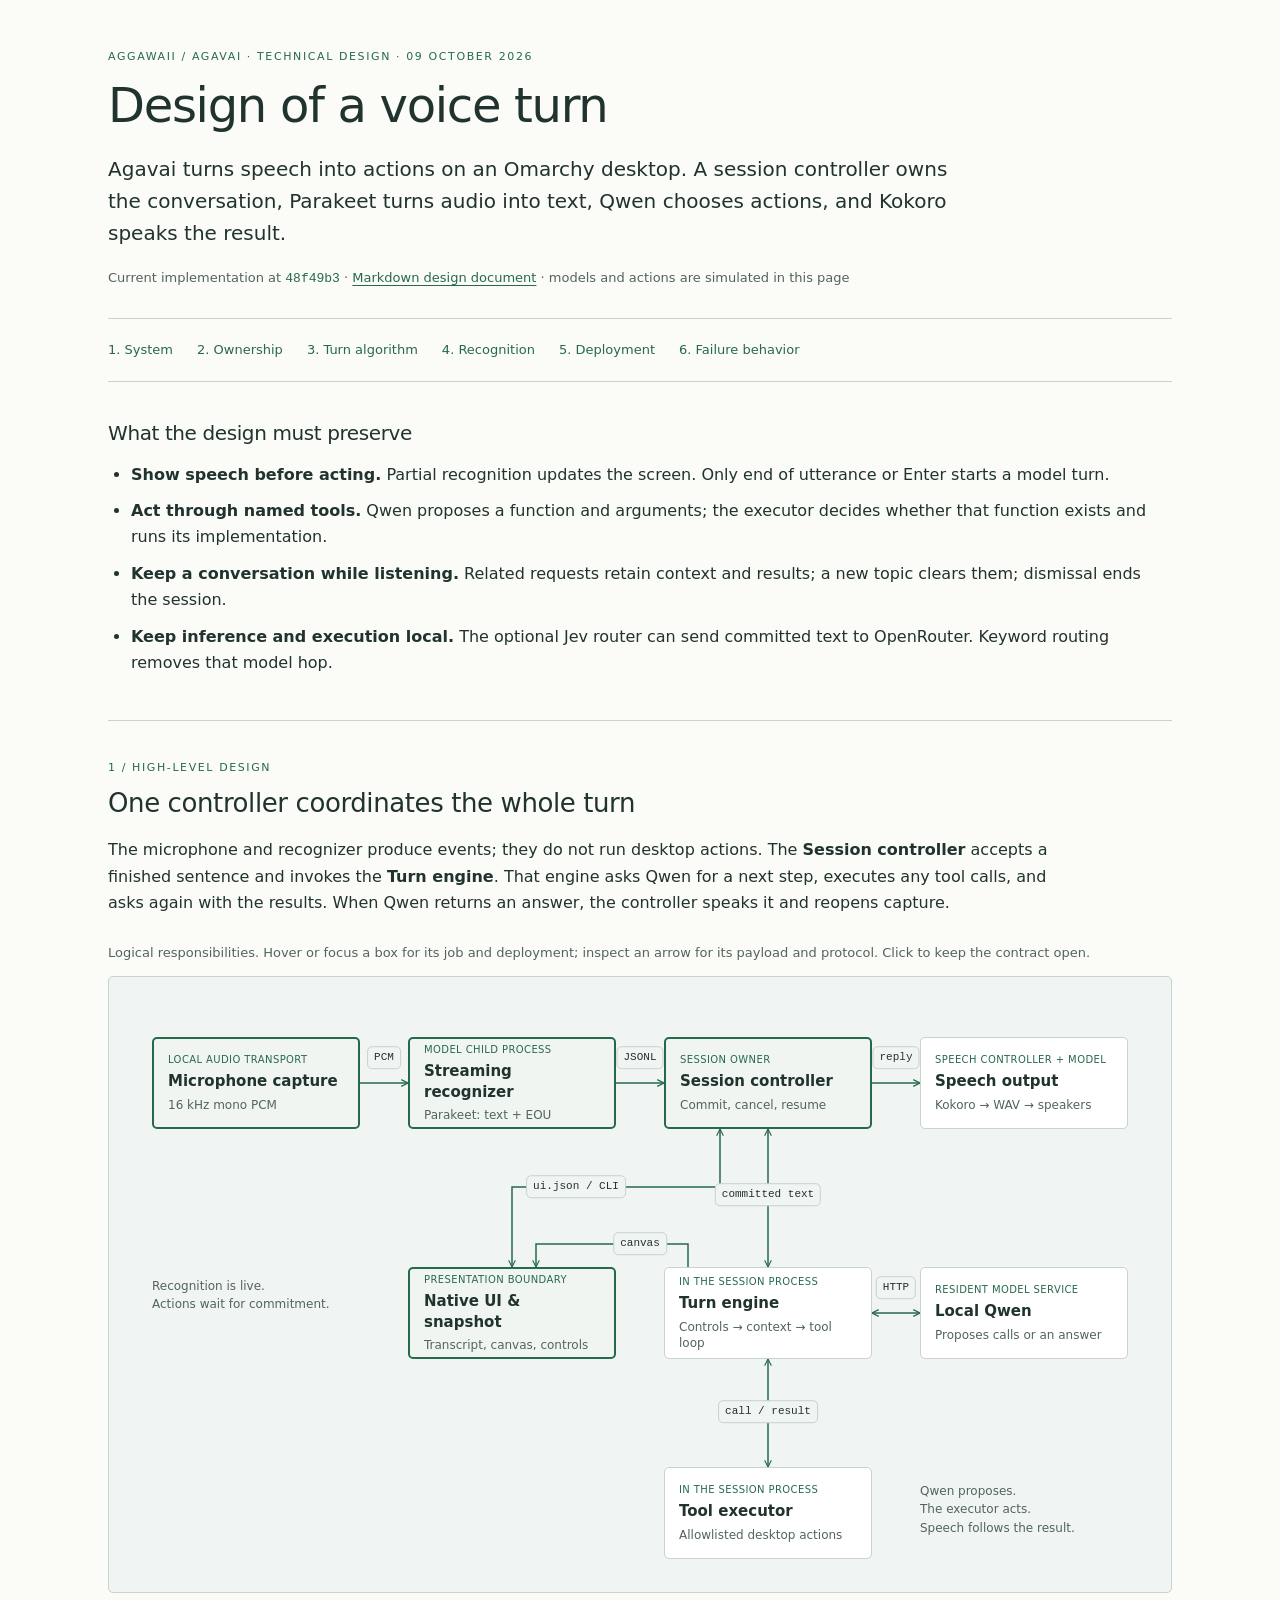
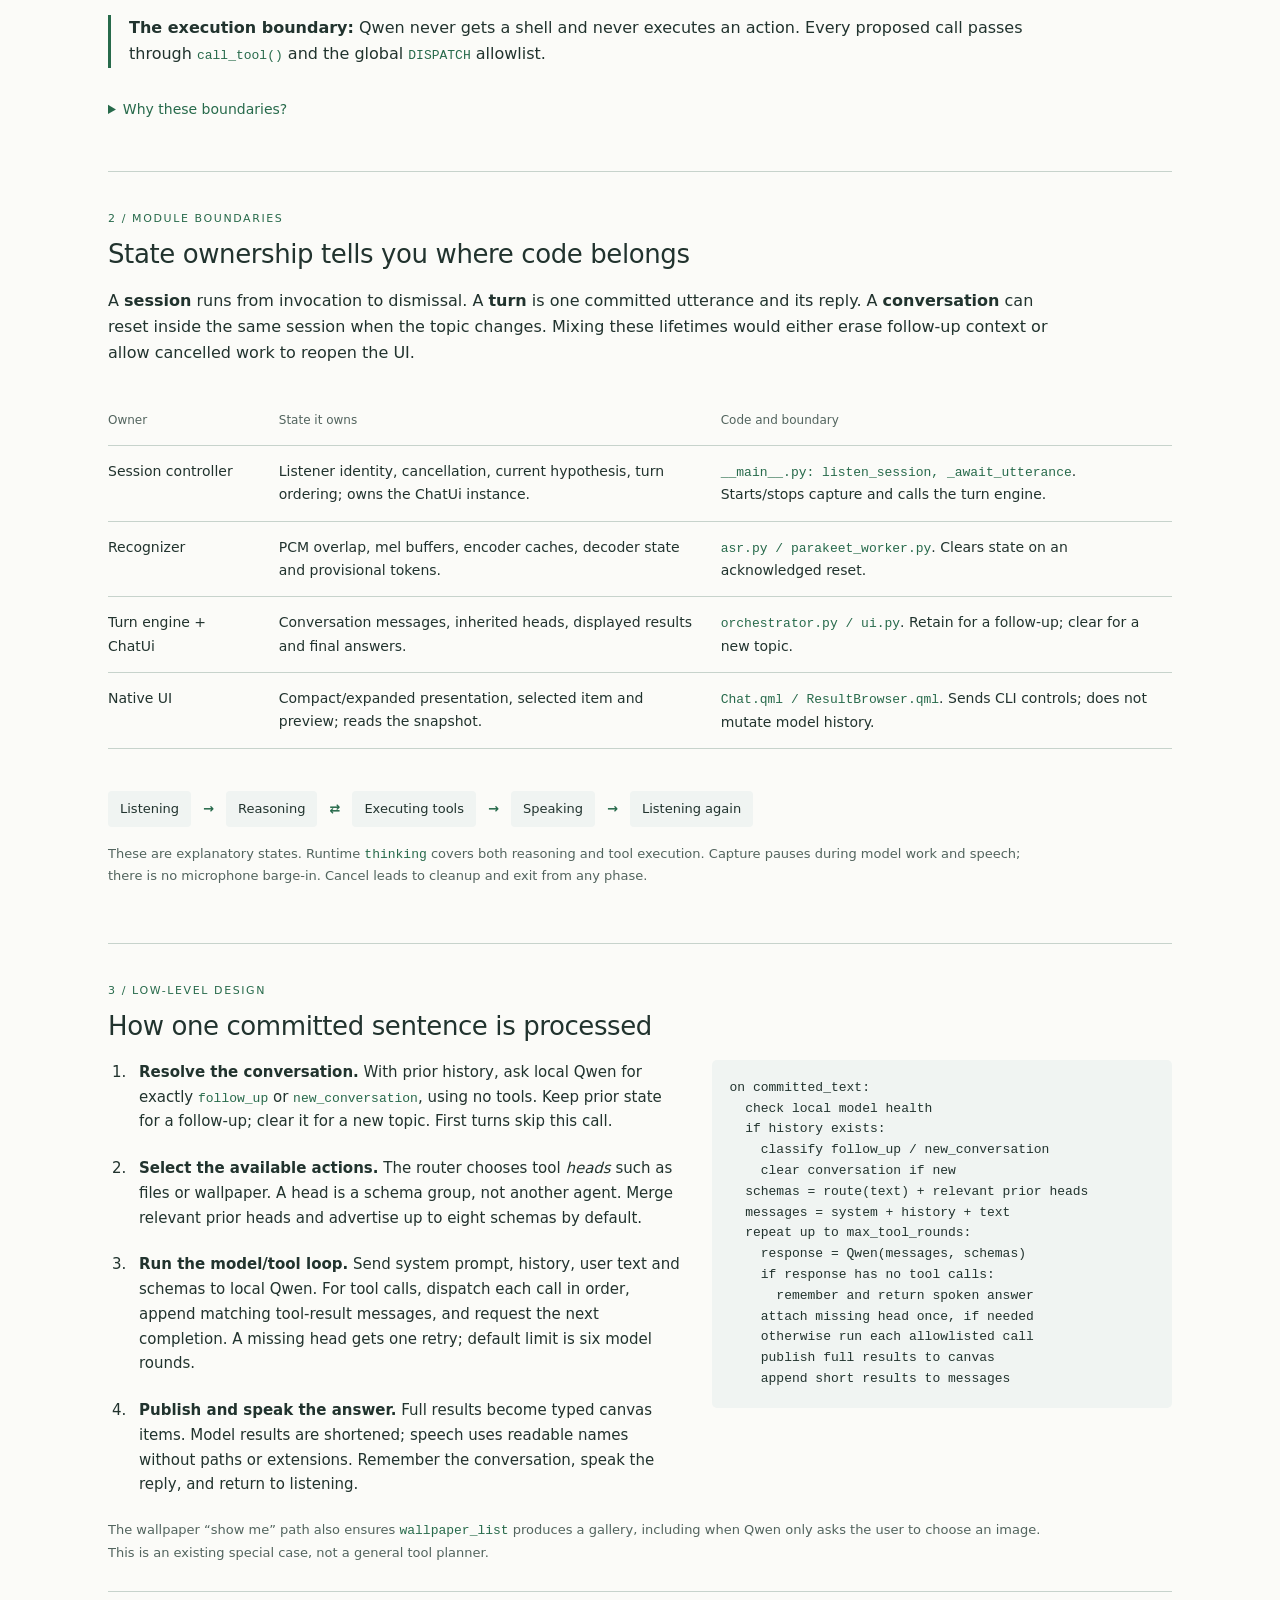
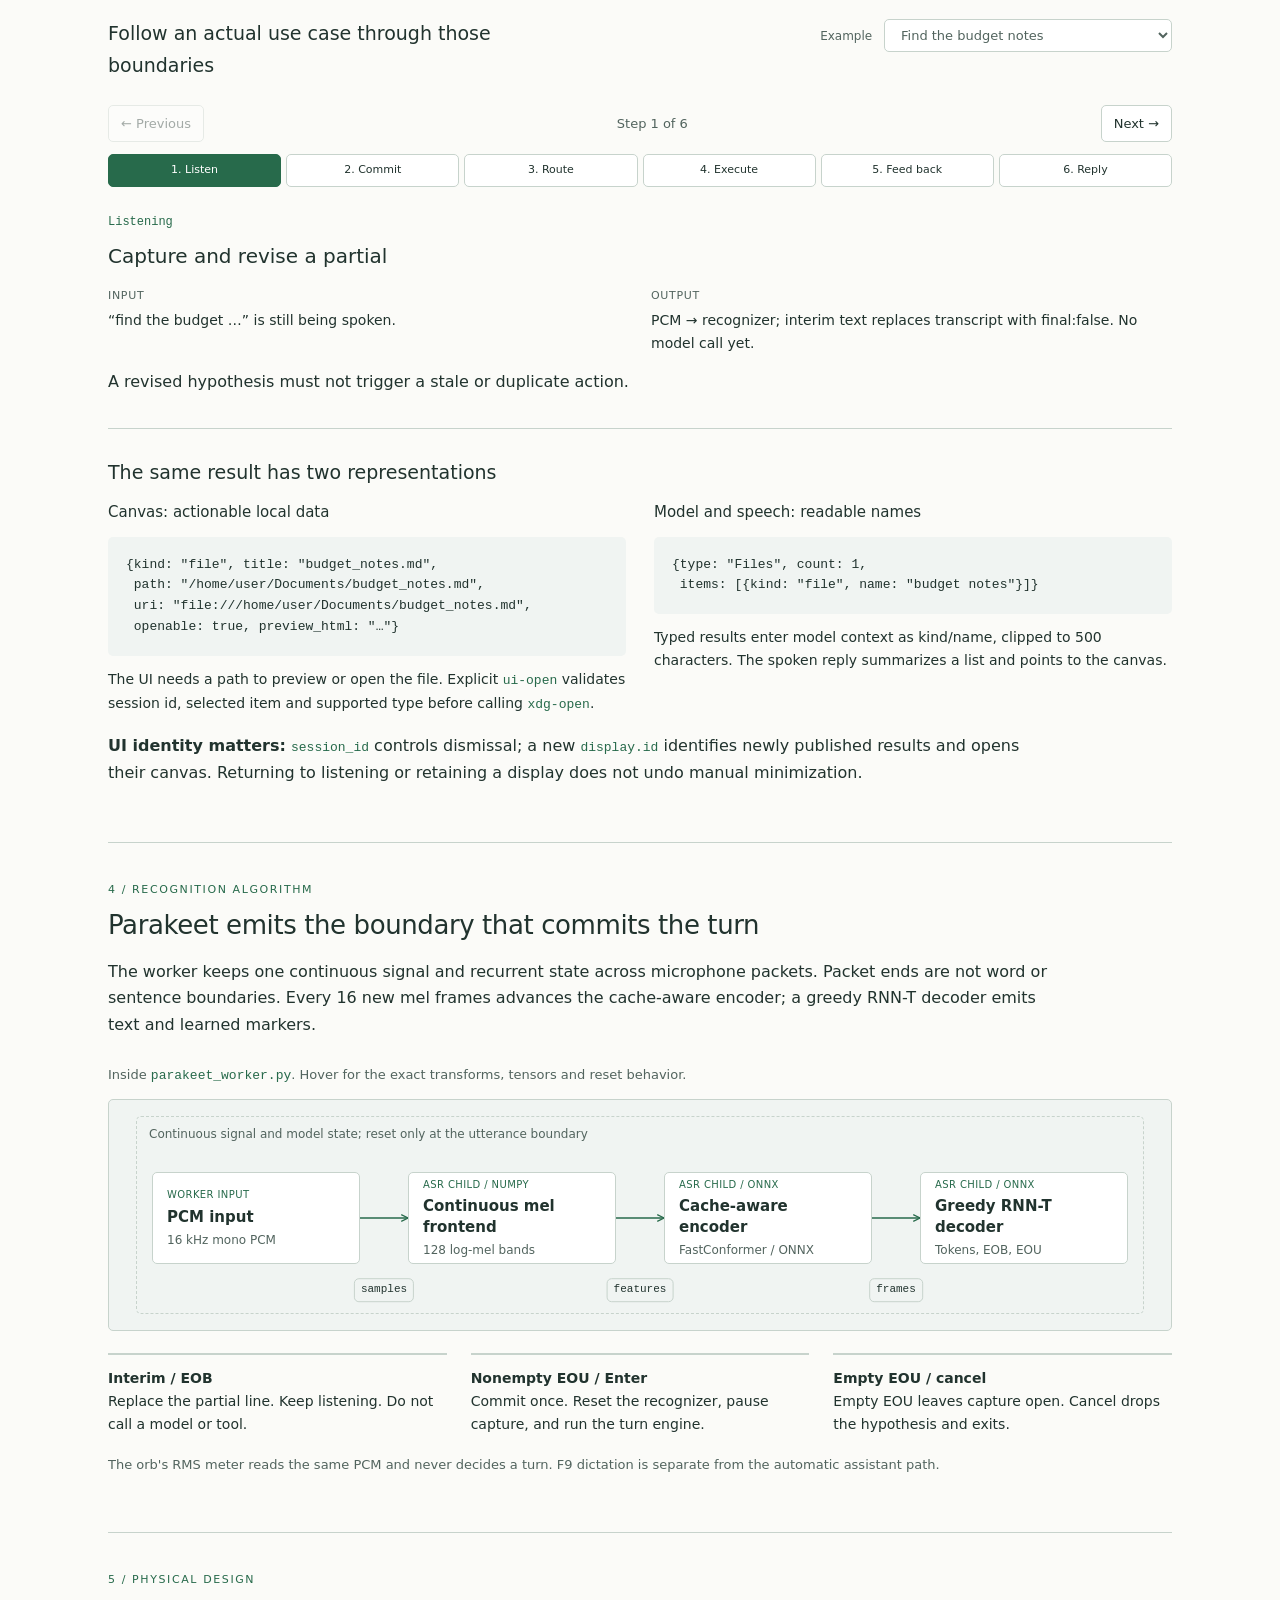
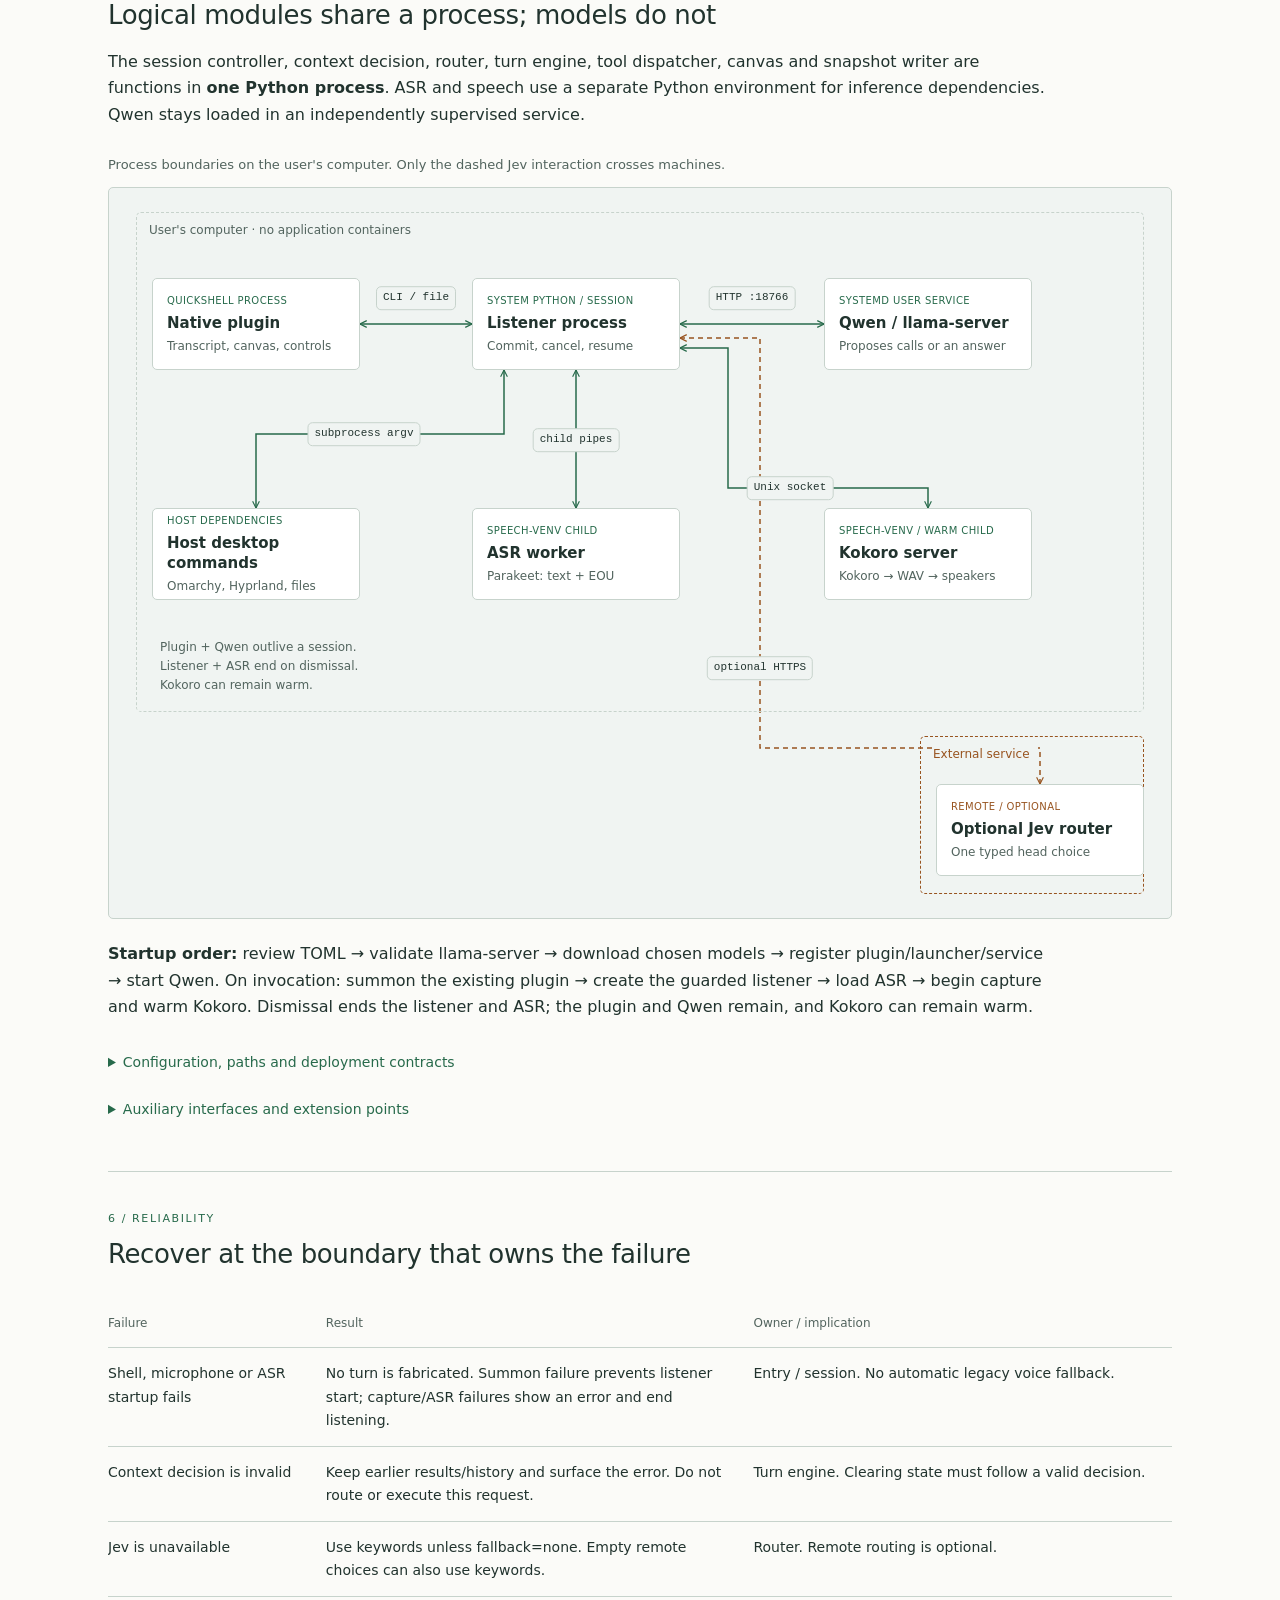
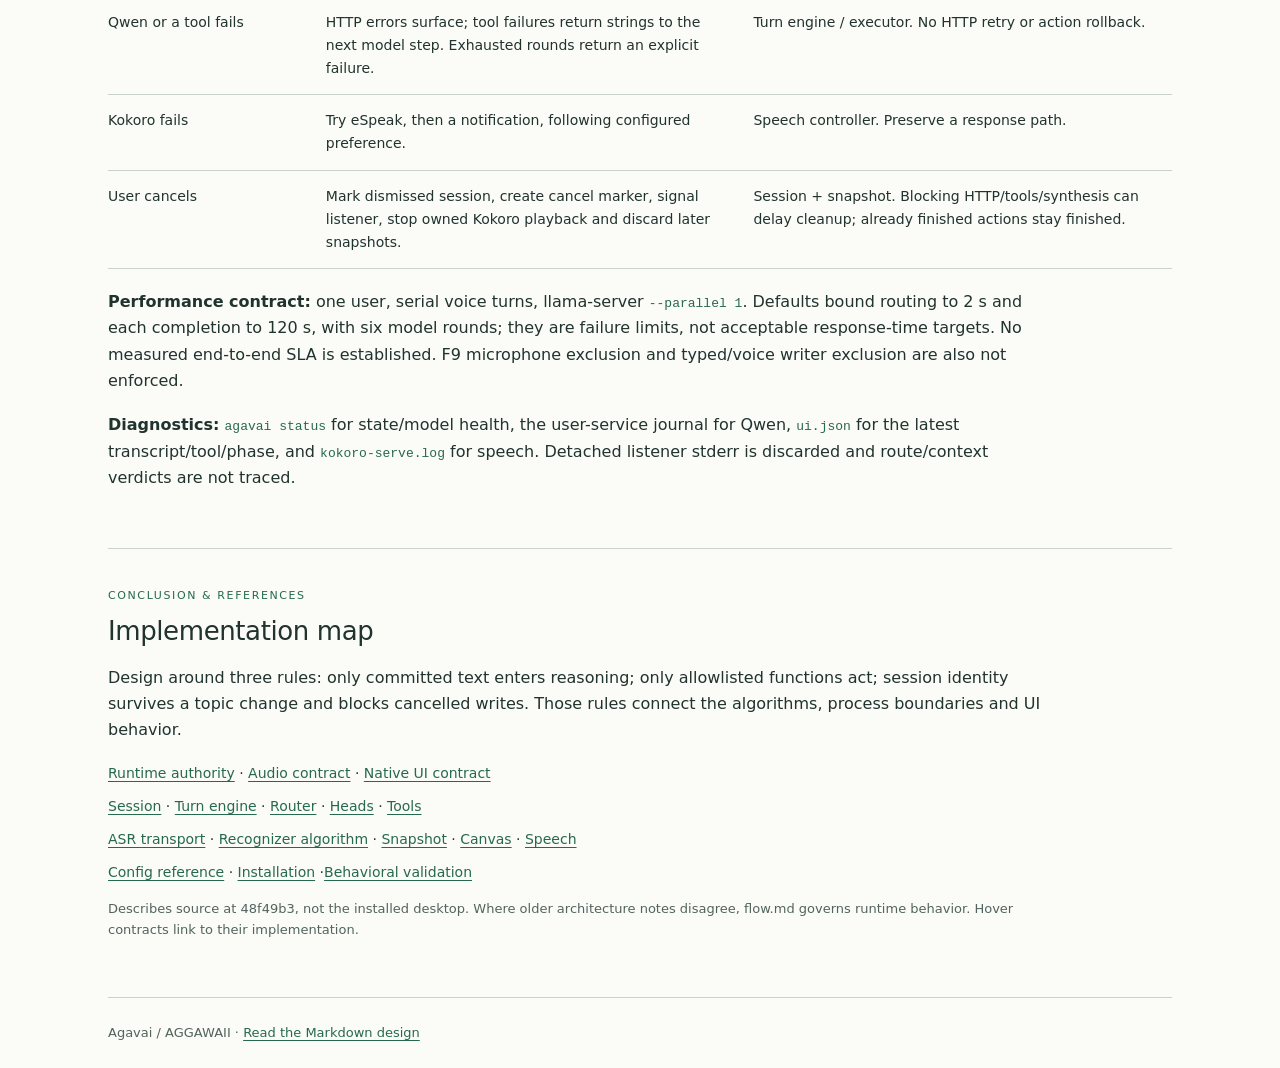
==== commit c5e067e5: "Bring architecture.md up to date and retire docs/v2.md architecture.md still described Voxtype as th" ====
--- a/docs/architecture-design/index.html
+++ b/docs/architecture-design/index.html
@@ -143,7 +143,7 @@
     <section id="references">
       <p class="eyebrow">Conclusion & references</p><h2>Implementation map</h2>
       <p>Design around three rules: only committed text enters reasoning; only allowlisted functions act; session identity survives a topic change and blocks cancelled writes. Those rules connect the algorithms, process boundaries and UI behavior.</p>
-      <ul class="source-list"><li><a href="../flow.md">Runtime authority</a> · <a href="../audio.md">Audio contract</a> · <a href="../ui-design.md">Native UI contract</a></li><li><a href="../../src/agavai/__main__.py">Session</a> · <a href="../../src/agavai/orchestrator.py">Turn engine</a> · <a href="../../src/agavai/router.py">Router</a> · <a href="../../src/agavai/heads.py">Heads</a> · <a href="../../src/agavai/tools.py">Tools</a></li><li><a href="../../src/agavai/asr.py">ASR transport</a> · <a href="../../src/agavai/parakeet_worker.py">Recognizer algorithm</a> · <a href="../../src/agavai/ui.py">Snapshot</a> · <a href="../../src/agavai/canvas.py">Canvas</a> · <a href="../../src/agavai/tts.py">Speech</a></li><li><a href="../../share/config.example.toml">Config reference</a> · <a href="../install-bundle.md">Installation</a> · <a href="../v2.md">Historical cascade/model decision</a> · <a href="../../tests/README.md">Behavioral validation</a></li></ul>
+      <ul class="source-list"><li><a href="../flow.md">Runtime authority</a> · <a href="../audio.md">Audio contract</a> · <a href="../ui-design.md">Native UI contract</a></li><li><a href="../../src/agavai/__main__.py">Session</a> · <a href="../../src/agavai/orchestrator.py">Turn engine</a> · <a href="../../src/agavai/router.py">Router</a> · <a href="../../src/agavai/heads.py">Heads</a> · <a href="../../src/agavai/tools.py">Tools</a></li><li><a href="../../src/agavai/asr.py">ASR transport</a> · <a href="../../src/agavai/parakeet_worker.py">Recognizer algorithm</a> · <a href="../../src/agavai/ui.py">Snapshot</a> · <a href="../../src/agavai/canvas.py">Canvas</a> · <a href="../../src/agavai/tts.py">Speech</a></li><li><a href="../../share/config.example.toml">Config reference</a> · <a href="../install-bundle.md">Installation</a> ·<a href="../../tests/README.md">Behavioral validation</a></li></ul>
       <p class="caption">Describes source at 48f49b3, not the installed desktop. Where older architecture notes disagree, flow.md governs runtime behavior. Hover contracts link to their implementation.</p>
     </section>
   </main>
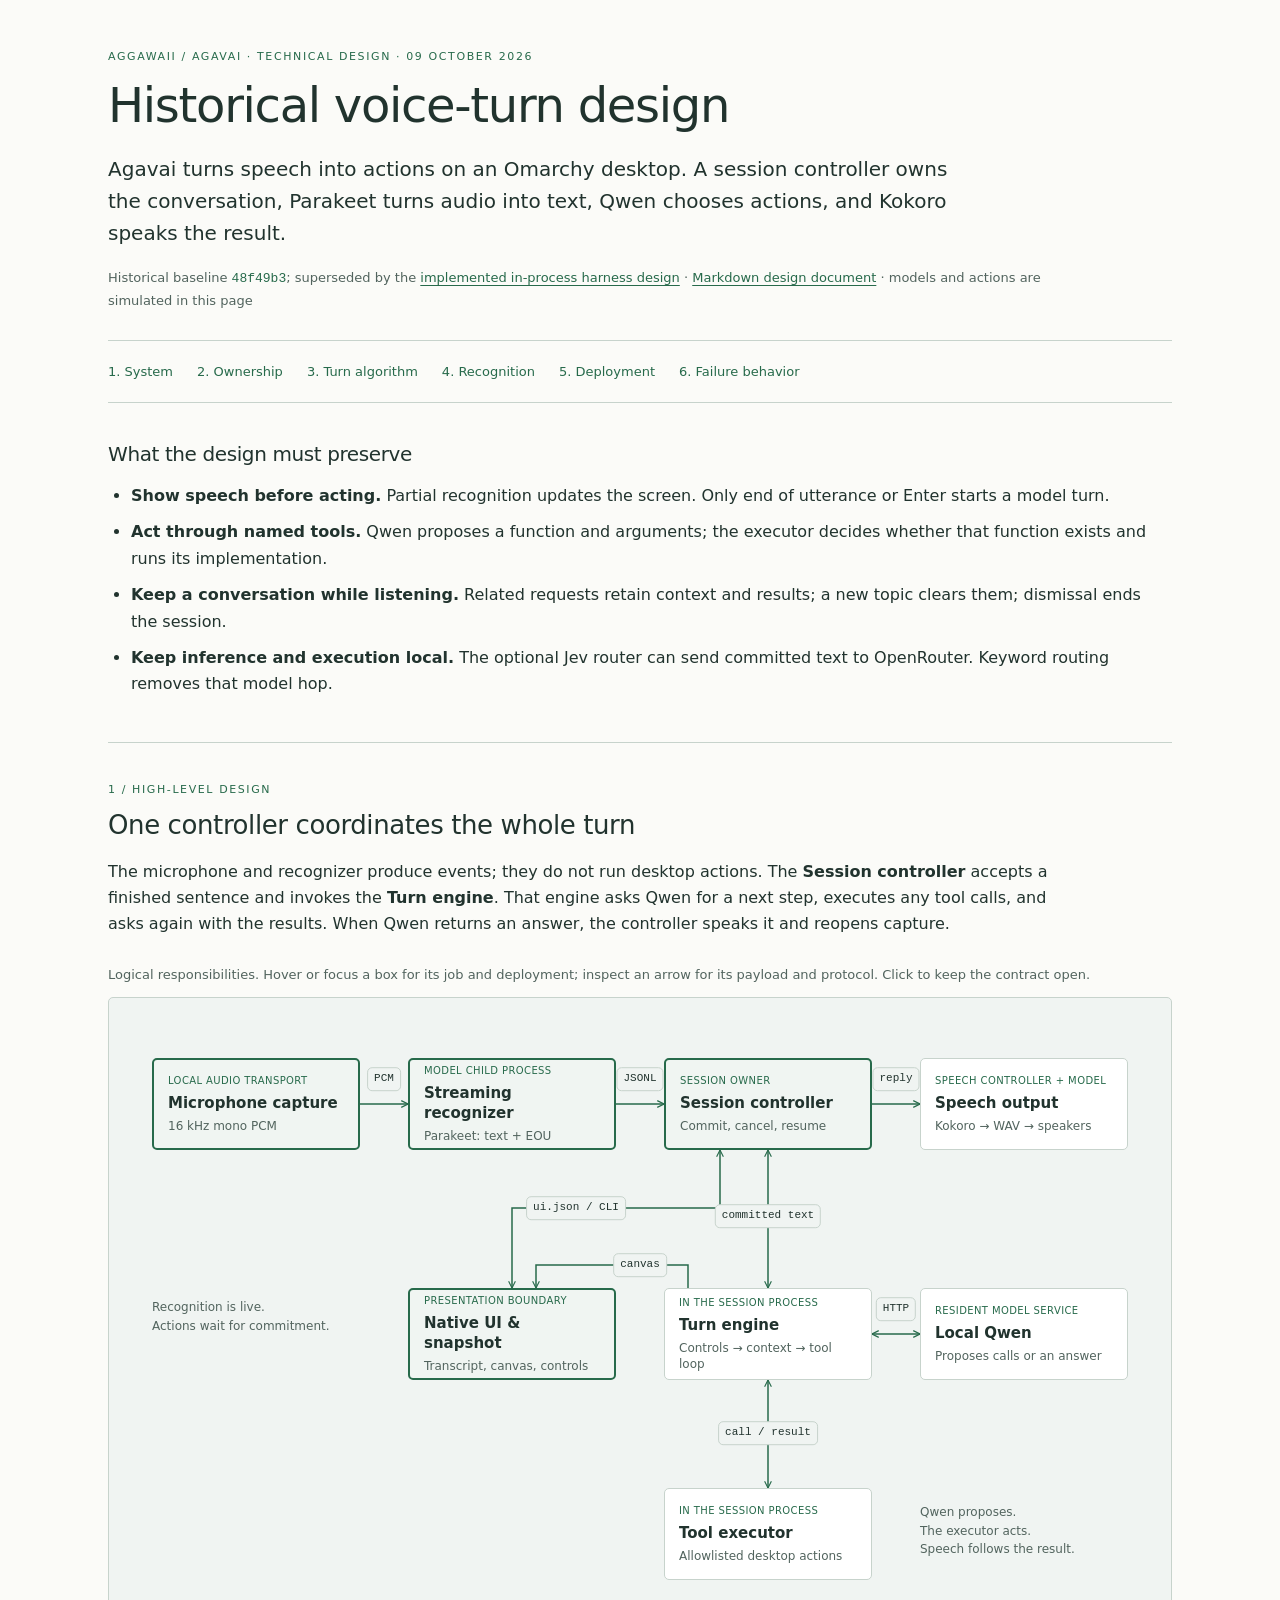
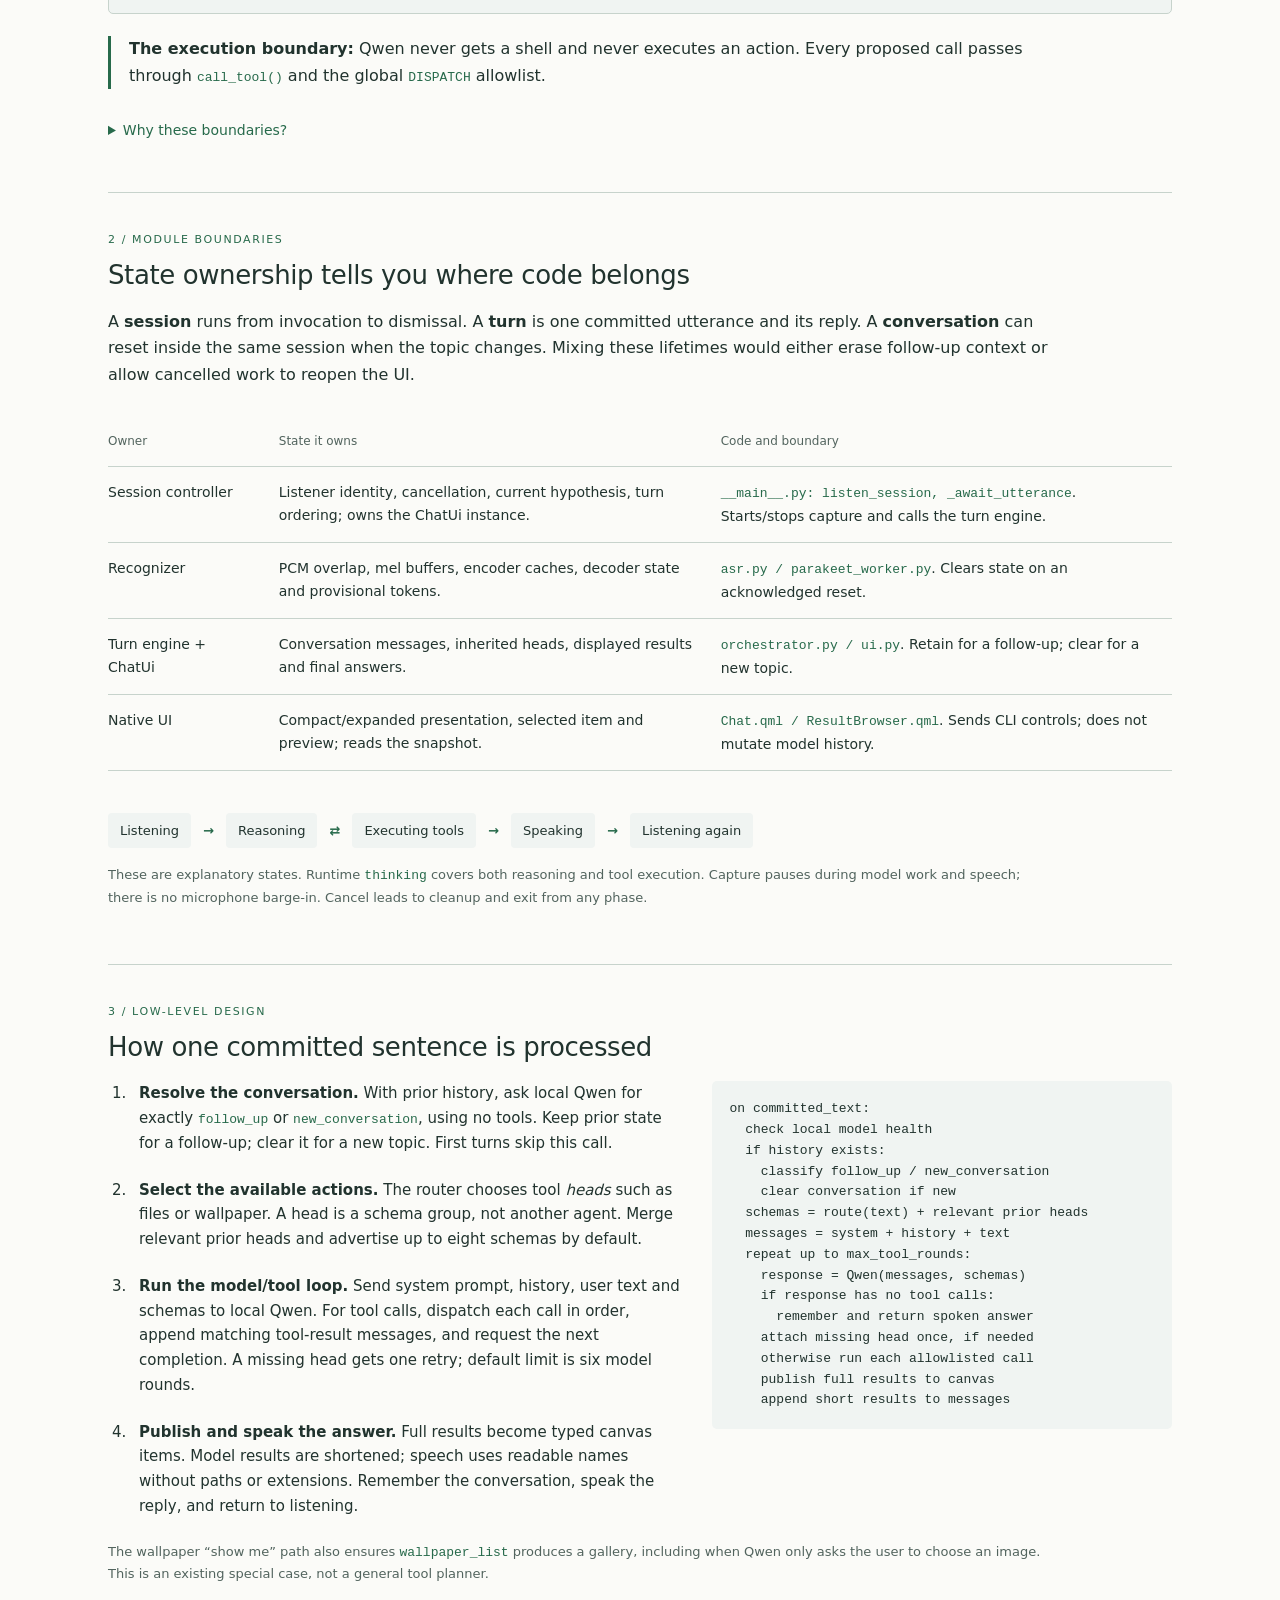
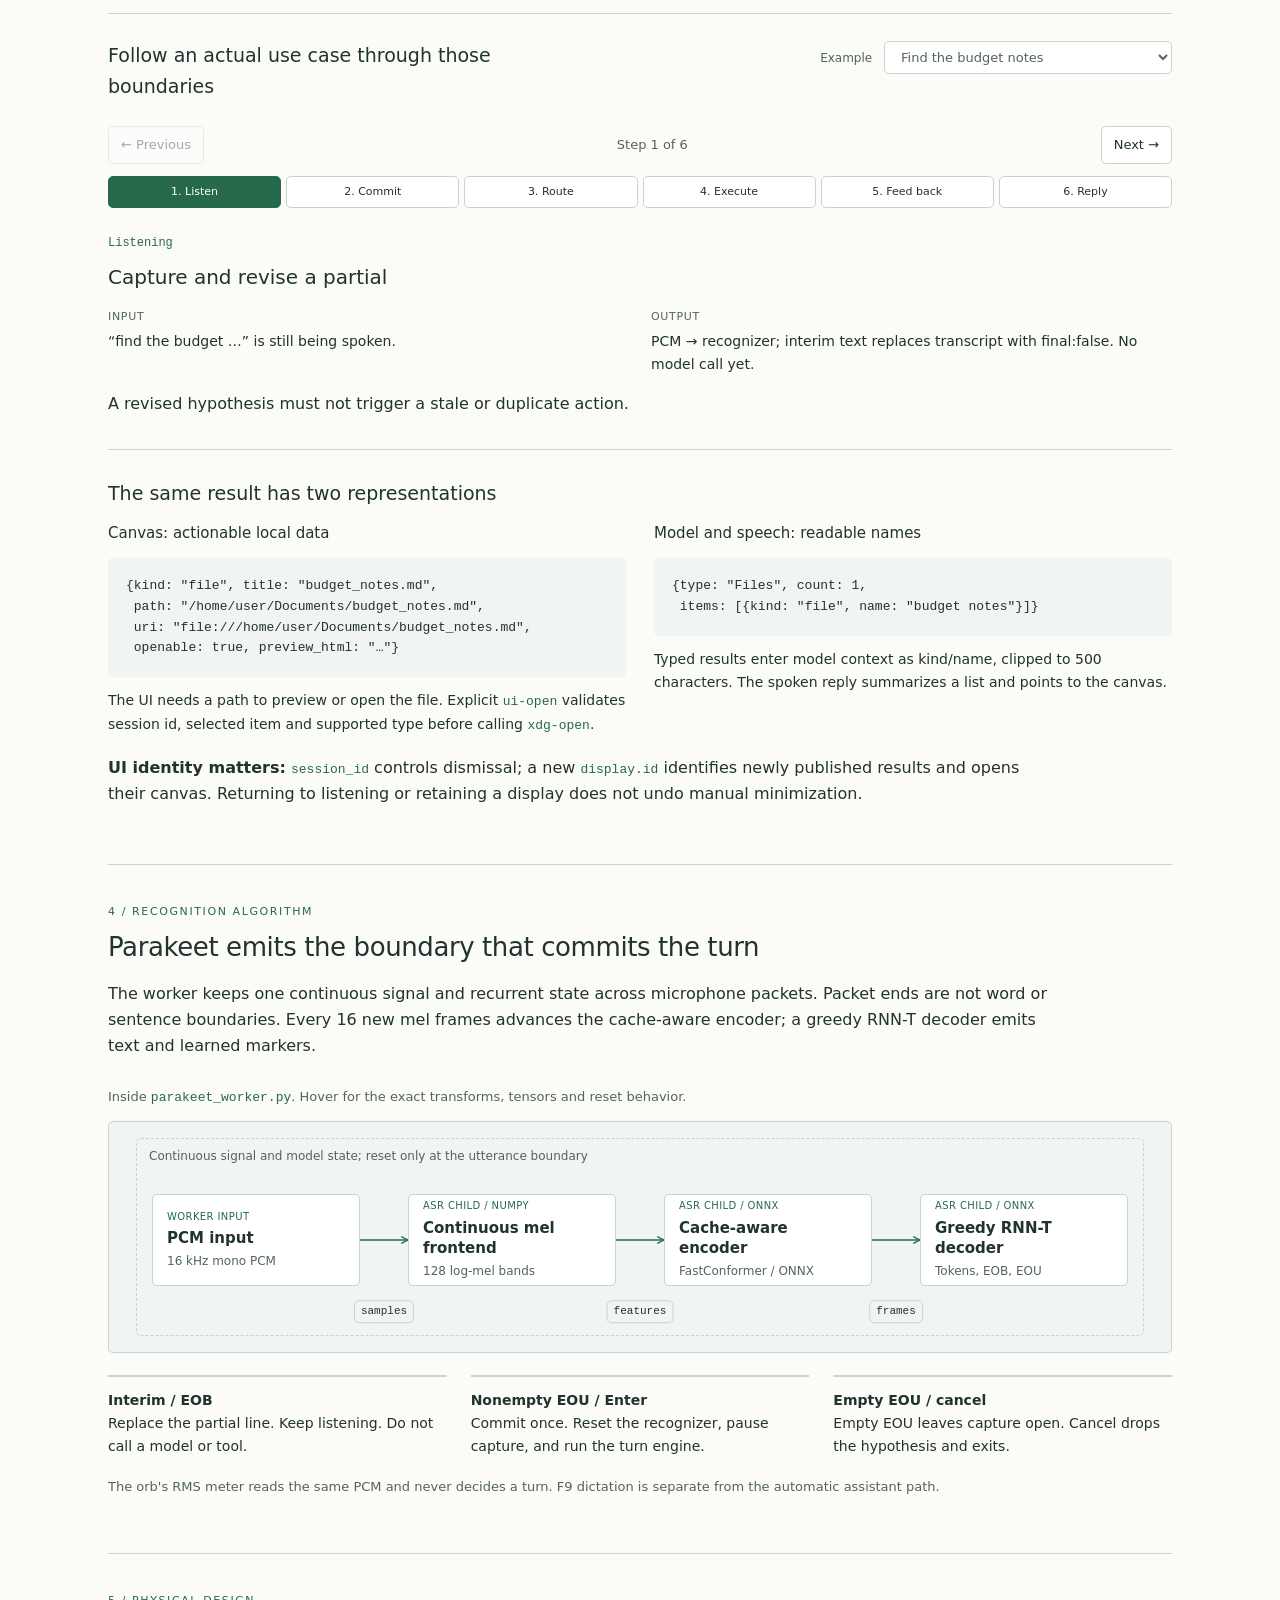
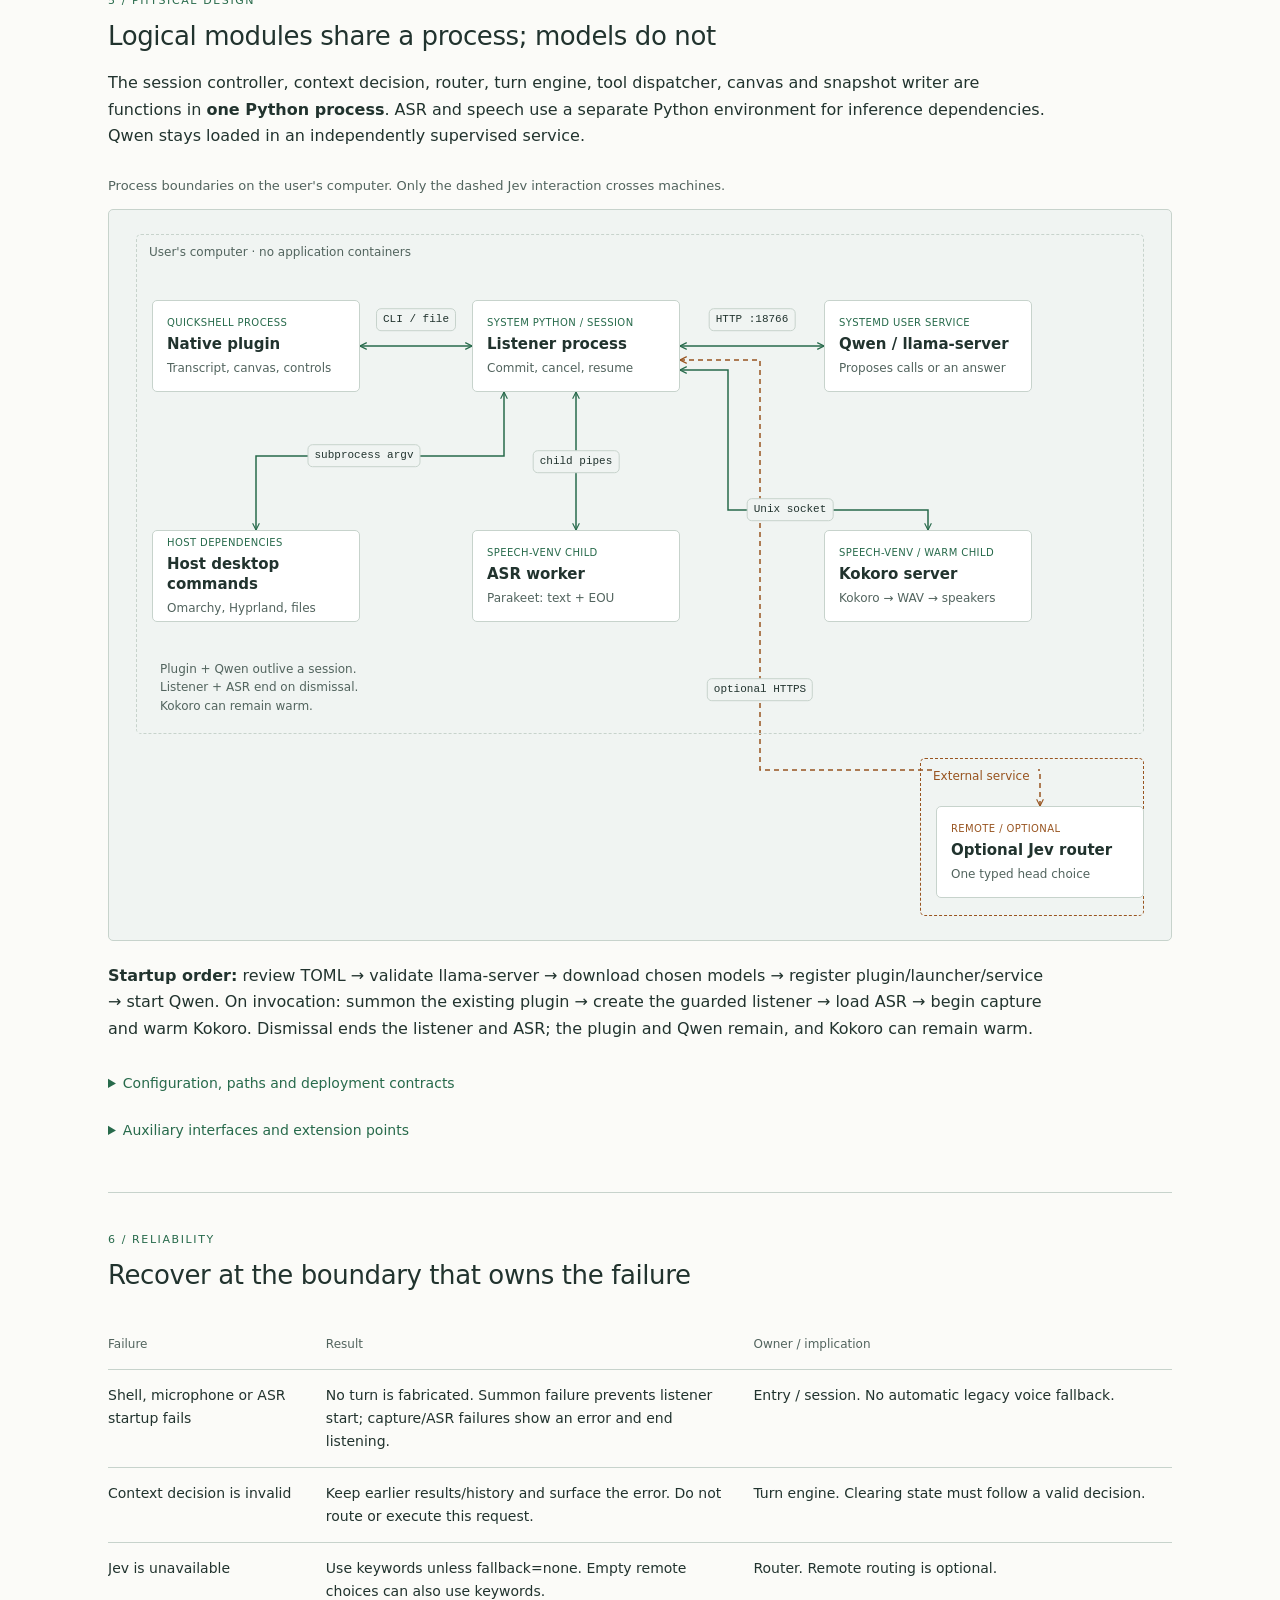
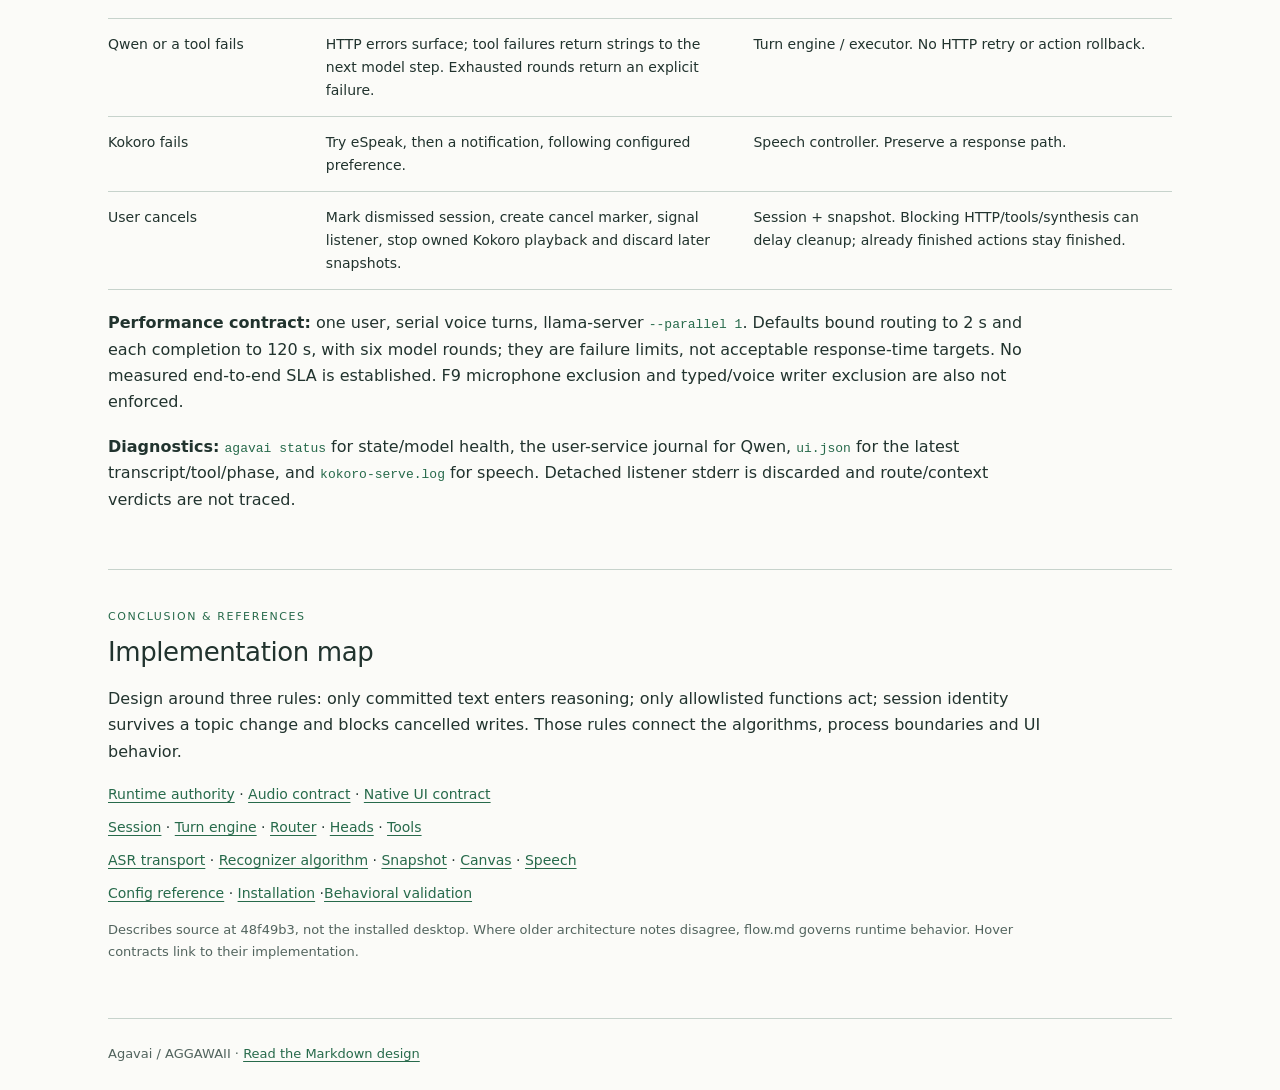
==== commit 0a4eeddf: "Align architecture and runtime docs with the Agavai harness" ====
--- a/docs/architecture-design/index.html
+++ b/docs/architecture-design/index.html
@@ -12,9 +12,9 @@
   <a class="skip" href="#system">Skip to architecture</a>
   <header>
     <p class="eyebrow">AGGAWAII / Agavai · technical design · 09 October 2026</p>
-    <h1>Design of a voice turn</h1>
+    <h1>Historical voice-turn design</h1>
     <p class="lead">Agavai turns speech into actions on an Omarchy desktop. A session controller owns the conversation, Parakeet turns audio into text, Qwen chooses actions, and Kokoro speaks the result.</p>
-    <p class="document-meta">Current implementation at <code>48f49b3</code> · <a href="design.md">Markdown design document</a> · models and actions are simulated in this page</p>
+    <p class="document-meta">Historical baseline <code>48f49b3</code>; superseded by the <a href="../voice-agent-harness.md">implemented in-process harness design</a> · <a href="design.md">Markdown design document</a> · models and actions are simulated in this page</p>
     <nav aria-label="Reading order"><a href="#system">1. System</a><a href="#ownership">2. Ownership</a><a href="#algorithm">3. Turn algorithm</a><a href="#recognition">4. Recognition</a><a href="#deployment">5. Deployment</a><a href="#failures">6. Failure behavior</a></nav>
   </header>
   <main>
